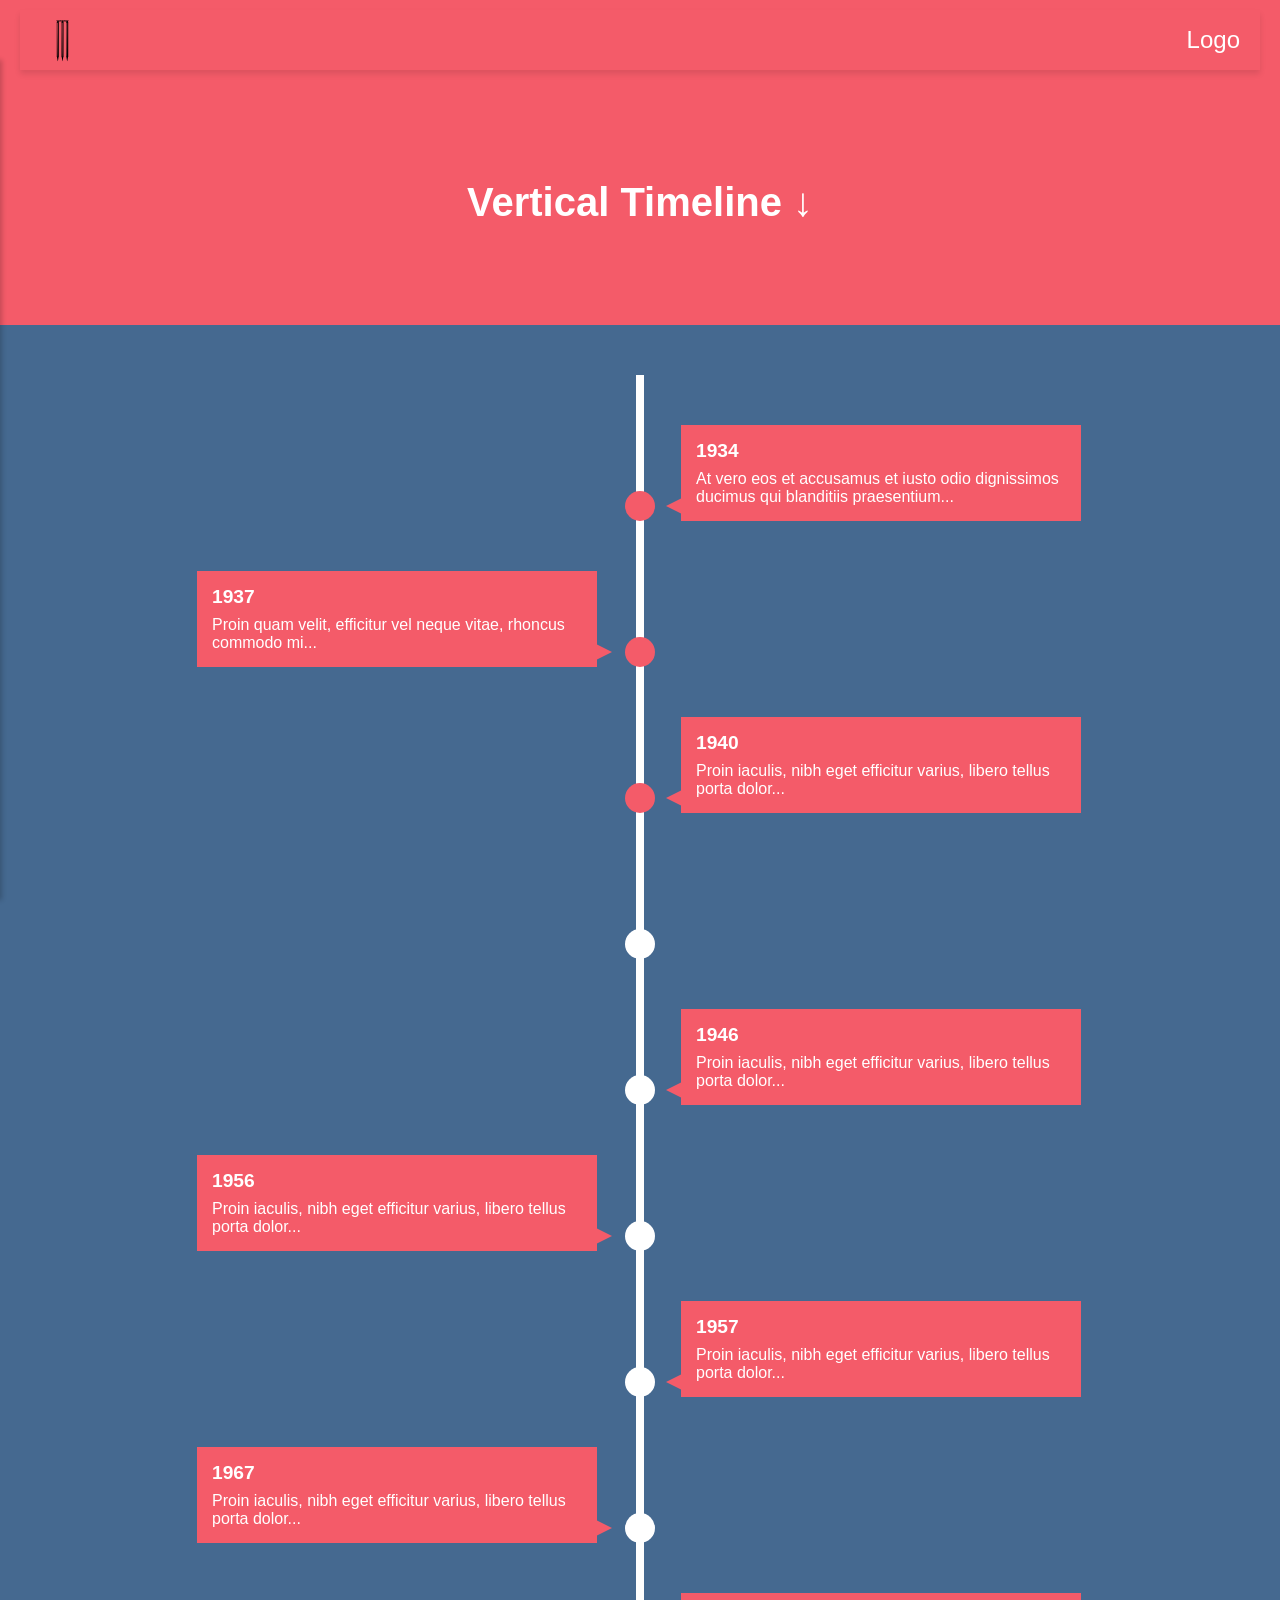
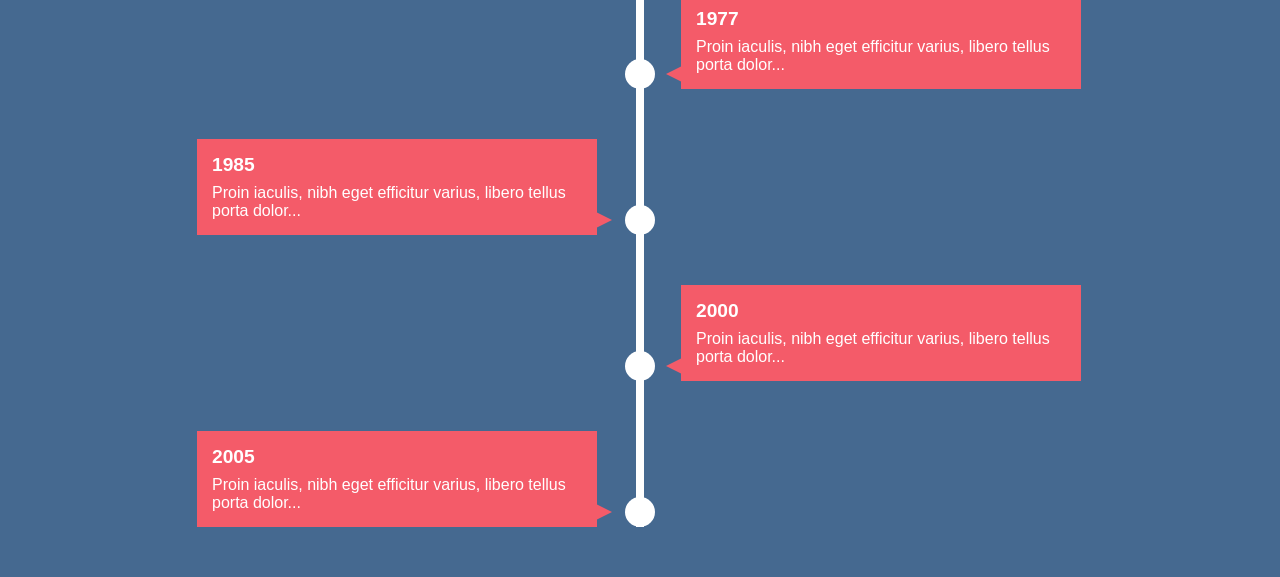
==== index.html @ d8051840 "minor" ====
<!DOCTYPE html>
<html lang="en">

<head>
    <meta charset="UTF-8">
    <meta name="viewport" content="width=device-width, initial-scale=1.0">
    <title>xyz</title>
    <link rel="stylesheet" href="css/timeline.css">
    <link rel="stylesheet" href="css/style.css"> <!-- Link to navbar CSS -->
    <script src="js/navbar.js" defer></script>
</head>

<body>

    <div id="overlay" class="overlay hidden">
        <div class="overlay-content">
          <div id="butDiv" ><button id="closeOverlay">X</button></div>
            
            <h1>Team</h1>
            <div class="team">
                <div class="img-cont">1</div>
                <div class="img-cont">2</div>
                <div class="img-cont">3</div>
                <div class="img-cont">4</div>
                <div class="img-cont">5</div>
                <div class="img-cont">6</div>
                <div class="img-cont">7</div>
                <div class="img-cont">8</div>
                <div class="img-cont">9</div>
                <div class="img-cont">10</div>
                <div class="img-cont">11</div>
            </div>
            <h1>Tournaments</h1>
            <div class="tournaments">
                <div class="tourList">Lorem ipsum dolor sit amet consectetur adipisicing elit. Expedita minima,
                    repudiandae vitae praesentium doloremque magnam? Fuga nesciunt nemo necessitatibus assumenda
                    suscipit aliquam voluptatum, hic atque impedit nam? Aperiam, animi quasi.</div>
                <div class="tourList">Lorem ipsum dolor sit amet consectetur adipisicing elit. Expedita minima,
                    repudiandae vitae praesentium doloremque magnam? Fuga nesciunt nemo necessitatibus assumenda
                    suscipit aliquam voluptatum, hic atque impedit nam? Aperiam, animi quasi.</div>
                <div class="tourList">Lorem ipsum dolor sit amet consectetur adipisicing elit. Expedita minima,
                    repudiandae vitae praesentium doloremque magnam? Fuga nesciunt nemo necessitatibus assumenda
                    suscipit aliquam voluptatum, hic atque impedit nam? Aperiam, animi quasi.</div>
                <div class="tourList">Lorem ipsum dolor sit amet consectetur adipisicing elit. Expedita minima,
                    repudiandae vitae praesentium doloremque magnam? Fuga nesciunt nemo necessitatibus assumenda
                    suscipit aliquam voluptatum, hic atque impedit nam? Aperiam, animi quasi.</div>
                <div class="tourList">Lorem ipsum dolor sit amet consectetur adipisicing elit. Expedita minima,
                    repudiandae vitae praesentium doloremque magnam? Fuga nesciunt nemo necessitatibus assumenda
                    suscipit aliquam voluptatum, hic atque impedit nam? Aperiam, animi quasi.</div>
                <div class="tourList">Lorem ipsum dolor sit amet consectetur adipisicing elit. Expedita minima,
                    repudiandae vitae praesentium doloremque magnam? Fuga nesciunt nemo necessitatibus assumenda
                    suscipit aliquam voluptatum, hic atque impedit nam? Aperiam, animi quasi.</div>
            </div>
        </div>

    </div>
    <div id="navbar">
      <div class="header">
        <!-- Menu icon on the left -->
        <div class="navbar-toggle" id="navbar-toggle">
          <div class="icon-bar">
            <img
              id="navbar-icon"
              src="resources/images/cricket-wicket-filled-stroke-by-Vexels.svg"
              alt="bat"
            />
          </div>
        </div>
    
        <!-- Logo on the right -->
        <div class="brand">
          <a href="home.html">Logo</a>
        </div>
      </div>
    
      <!-- The sidebar menu -->
      <div class="navbar-collapse" id="navbar-collapse">
        <a href="login.html" id="login-link">
          <div class="nav-elements">Login</div>
        </a>
        <a href="upcoming.html">
          <div class="nav-elements">Home</div>
        </a>
        <div class="nav-elements">Contact</div>
        <div class="nav-elements">Settings</div>
        <div class="nav-elements">About</div>
        <div class="Logout hide bottom">Logout</div>
      </div>
    </div>
    <section class="intro">
        <div class="container">
            <h1>Vertical Timeline &darr;</h1>
        </div>
    </section>

    <section class="timeline">
        <ul>
            <li>
                <div class="timeline-item">
                    <time>1934</time>
                    <p class="summary">At vero eos et accusamus et iusto odio dignissimos ducimus qui blanditiis
                        praesentium...</p>
                    <p class="more-info" style="display: none;">Here is the extended information about 1934, it will
                        show when clicked. <a href="#" id="openOverlay">Open Overlay</a></p>
                </div>
            </li>
            <li>
                <div class="timeline-item">
                    <time>1937</time>
                    <p class="summary">Proin quam velit, efficitur vel neque vitae, rhoncus commodo mi...</p>
                    <p class="more-info" style="display: none;">Extended information for 1937, more details about this
                        year.<a href="#" id="openOverlay">Open Overlay</a></p>
                </div>
            </li>
            <li>
                <div class="timeline-item">
                    <time>1940</time>
                    <p class="summary">Proin iaculis, nibh eget efficitur varius, libero tellus porta dolor...</p>
                    <p class="more-info" style="display: none;">Extended information for 1940.<a href="#" id="openOverlay">Open Overlay</a></p>
                </div>
            </li>
            <li>
                <div class="timeline-item">
                    <time>1943</time>
                    <p class="summary">Proin iaculis, nibh eget efficitur varius, libero tellus porta dolor...</p>
                    <p class="more-info" style="display: none;">Extended information for 1940.<a href="#" id="openOverlay">Open Overlay</a></p>
                </div>
            </li>
            <li>
                <div class="timeline-item">
                    <time>1946</time>
                    <p class="summary">Proin iaculis, nibh eget efficitur varius, libero tellus porta dolor...</p>
                    <p class="more-info" style="display: none;">Extended information for 1940.<a href="#" id="openOverlay">Open Overlay</a></p>
                </div>
            </li>
            <li>
                <div class="timeline-item">
                    <time>1956</time>
                    <p class="summary">Proin iaculis, nibh eget efficitur varius, libero tellus porta dolor...</p>
                    <p class="more-info" style="display: none;">Extended information for 1940.<a href="#" id="openOverlay">Open Overlay</a></p>
                </div>
            </li>
            <li>
                <div class="timeline-item">
                    <time>1957</time>
                    <p class="summary">Proin iaculis, nibh eget efficitur varius, libero tellus porta dolor...</p>
                    <p class="more-info" style="display: none;">Extended information for 1940.<a href="#" id="openOverlay">Open Overlay</a></p>
                </div>
            </li>
            <li>
                <div class="timeline-item">
                    <time>1967</time>
                    <p class="summary">Proin iaculis, nibh eget efficitur varius, libero tellus porta dolor...</p>
                    <p class="more-info" style="display: none;">Extended information for 1940.<a href="#" id="openOverlay">Open Overlay</a></p>
                </div>
            </li>
            <li>
                <div class="timeline-item">
                    <time>1977</time>
                    <p class="summary">Proin iaculis, nibh eget efficitur varius, libero tellus porta dolor...</p>
                    <p class="more-info" style="display: none;">Extended information for 1940.<a href="#" id="openOverlay">Open Overlay</a></p>
                </div>
            </li>
            <li>
                <div class="timeline-item">
                    <time>1985</time>
                    <p class="summary">Proin iaculis, nibh eget efficitur varius, libero tellus porta dolor...</p>
                    <p class="more-info" style="display: none;">Extended information for 1940.<a href="#" id="openOverlay">Open Overlay</a></p>
                </div>
            </li>
            <li>
                <div class="timeline-item">
                    <time>2000</time>
                    <p class="summary">Proin iaculis, nibh eget efficitur varius, libero tellus porta dolor...</p>
                    <p class="more-info" style="display: none;">Extended information for 1940.<a href="#" id="openOverlay">Open Overlay</a></p>
                </div>
            </li>
            <li>
                <div class="timeline-item">
                    <time>2005</time>
                    <p class="summary">Proin iaculis, nibh eget efficitur varius, libero tellus porta dolor...</p>
                    <p class="more-info" style="display: none;">Extended information for 1940.<a href="#" id="openOverlay">Open Overlay</a></p>
                </div>
            </li>
        </ul>
    </section>

    <script type="module" src="js/timeline.js"></script>
    <script src="js/expandTimeline.js" defer></script>
</body>

</html>
---- css/timeline.css ----
:root {
    --primary-color: #f45b69;
    --secondary-color: #456990;
    --tertiary-color: #fff;
}

*,
*::before,
*::after {
    margin: 0;
    padding: 0;
    box-sizing: border-box;
}

a {
    color: inherit;
}

body {
    font-family: 'Poppins', sans-serif;
    background: var(--secondary-color);
    color: var(--tertiary-color);
    overflow-x: hidden;
    padding-bottom: 50px;
}

/* INTRO SECTION */
.intro {
    background: var(--primary-color);
    padding: 100px 0;
}

/* Container with padding for better alignment on small screens */
.container {
    width: 90%;
    max-width: 100vw;
    margin: 0 auto;
    text-align: center;
    padding: 0 20px;
}

h1 {
    font-size: 2.5rem;
}

/* TIMELINE */
.timeline ul {
    background: var(--secondary-color);
    padding: 50px 0;
}

.timeline ul li {
    list-style-type: none;
    position: relative;
    width: 8px; /* Increased width for better visibility */
    margin: 0 auto;
    padding-top: 50px;
    background: var(--tertiary-color);
}

.timeline ul li::after {
    content: "";
    position: absolute;
    left: 50%;
    bottom: 0;
    transform: translateX(-50%);
    width: 30px;
    height: 30px;
    border-radius: 50%;
    background: inherit;
    z-index: 1;
}

.timeline ul li div {
    position: relative;
    bottom: 0;
    width: 35vw; /* Use viewport width for better scaling */
    max-width: 400px; /* Set a max width */
    padding: 15px;
    background: var(--primary-color);
    will-change: transform, opacity; /* Optimize transitions */
    visibility: hidden;
    opacity: 0;
    transition: all 0.5s ease-in-out;
}

.timeline ul li:nth-child(odd) div {
    left: 45px;
    transform: translate3d(200px, 0, 0);
}

.timeline ul li:nth-child(odd) div::before {
    content: "";
    position: absolute;
    bottom: 7px;
    left: -15px;
    border-width: 8px 16px 8px 0;
    border-style: solid;
    border-color: transparent var(--primary-color) transparent transparent;
}

.timeline ul li:nth-child(even) div {
    left: -439px;
    transform: translate3d(-200px, 0, 0);
}

.timeline ul li:nth-child(even) div::before {
    content: "";
    position: absolute;
    bottom: 7px;
    right: -15px;
    border-width: 8px 0 8px 16px;
    border-style: solid;
    border-color: transparent transparent transparent var(--primary-color);
}

.timeline ul li.in-view div {
    transform: none;
    visibility: visible;
    opacity: 1;
}

.timeline ul li.in-view::after {
    background: var(--primary-color);
}

/* Hover effect on timeline items */
.timeline ul li div:hover {
    transform: scale(1.05);
    box-shadow: 0 4px 8px rgba(0, 0, 0, 0.2);
}

time {
    display: block;
    font-size: 1.2rem;
    font-weight: bold;
    margin-bottom: 8px;
}

/* MOBILE MEDIA QUERIES */
@media screen and (max-width: 900px) {
    .timeline ul li div {
        width: 250px;
    }

    .timeline ul li:nth-child(even) div {
        left: -289px;
    }
}

@media screen and (max-width: 600px) {
    .timeline ul li {
        margin-left: 20px;
    }

    .timeline ul li div {
        width: calc(100vw - 50px); /* Adjust width for mobile */
        margin-left: 25px; /* Centering for smaller screens */
        left: auto; /* Remove left alignment */
    }

    .timeline ul li:nth-child(even) div::before {
        left: -15px;
        border-width: 8px 16px 8px 0;
        border-color: transparent var(--primary-color) transparent transparent;
    }
}

/* STICKY NAVBAR */
#navbar {
    position: sticky;
    top: 0;
    z-index: 1000;
    width: 100%;
    background-color: var(--primary-color);
    padding: 10px 20px;
    transition: background-color 0.3s ease;
}

#navbar.scrolled {
    background-color: var(--secondary-color); /* Change color on scroll */
}

/* EFFECTS */
.timeline ul li::after {
    transition: background 0.5s ease-in-out;
}

/* Add this to improve navbar responsiveness */
@media (max-width: 768px) {
    #navbar {
        padding: 10px;
    }
}
:root {
    --primary-color: #f45b69;
    --secondary-color: #456990;
    --tertiary-color: #fff;
}

*,
*::before,
*::after {
    margin: 0;
    padding: 0;
    box-sizing: border-box;
}

a {
    color: inherit;
}

body {
    font-family: 'Poppins', sans-serif;
    background: var(--secondary-color);
    color: var(--tertiary-color);
    overflow-x: hidden;
    padding-bottom: 50px;
}

/* INTRO SECTION */
.intro {
    background: var(--primary-color);
    padding: 100px 0;
}

/* Container with padding for better alignment on small screens */
.container {
    width: 90%;
    max-width: 1200px;
    margin: 0 auto;
    text-align: center;
    padding: 0 20px;
}

h1 {
    font-size: 2.5rem;
}

/* TIMELINE */
.timeline ul {
    background: var(--secondary-color);
    padding: 50px 0;
}

.timeline ul li {
    list-style-type: none;
    position: relative;
    width: 8px;
    /* Increased width for better visibility */
    margin: 0 auto;
    padding-top: 50px;
    background: var(--tertiary-color);
}

.timeline ul li::after {
    content: "";
    position: absolute;
    left: 50%;
    bottom: 0;
    transform: translateX(-50%);
    width: 30px;
    height: 30px;
    border-radius: 50%;
    background: inherit;
    z-index: 1;
}

.timeline ul li div {
    position: relative;
    bottom: 0;
    width: 35vw;
    /* Use viewport width for better scaling */
    max-width: 400px;
    /* Set a max width */
    padding: 15px;
    background: var(--primary-color);
    will-change: transform, opacity;
    /* Optimize transitions */
    visibility: hidden;
    opacity: 0;
    transition: all 0.5s ease-in-out;
}

.timeline ul li:nth-child(odd) div {
    left: 45px;
    transform: translate3d(200px, 0, 0);
}

.timeline ul li:nth-child(odd) div::before {
    content: "";
    position: absolute;
    bottom: 7px;
    left: -15px;
    border-width: 8px 16px 8px 0;
    border-style: solid;
    border-color: transparent var(--primary-color) transparent transparent;
}

.timeline ul li:nth-child(even) div {
    left: -439px;
    transform: translate3d(-200px, 0, 0);
}

.timeline ul li:nth-child(even) div::before {
    content: "";
    position: absolute;
    bottom: 7px;
    right: -15px;
    border-width: 8px 0 8px 16px;
    border-style: solid;
    border-color: transparent transparent transparent var(--primary-color);
}

.timeline ul li.in-view div {
    transform: none;
    visibility: visible;
    opacity: 1;
}

.timeline ul li.in-view::after {
    background: var(--primary-color);
}

/* Hover effect on timeline items */
.timeline ul li div:hover {
    transform: scale(1.05);
    box-shadow: 0 4px 8px rgba(0, 0, 0, 0.2);
    cursor: pointer;
}

time {
    display: block;
    font-size: 1.2rem;
    font-weight: bold;
    margin-bottom: 8px;
}

/* STICKY NAVBAR */
#navbar {
    position: sticky;
    top: 0;
    z-index: 1000;
    width: 100%;
    background-color: var(--primary-color);
    padding: 10px 20px;
    transition: background-color 0.3s ease;
}

/* General styles for page content */
.page-content {
    transition: filter 0.3s ease;
}


.overlay {
    position: fixed;
    top: 5vh;
    left: 0;
    width: 100%;
    height: 100%;
    background-color: rgba(0, 0, 0, 0.5);
    display: flex;
    justify-content: center;
    align-items: center;
    z-index: 1000;
    transition: opacity 0.3s ease;
}

.hidden {
    display: none;
    /* Hide by default */
}

.overlay-content {
    background: white;
    padding: 20px;
    border-radius: 8px;
    max-width: 90%;
    /* Responsive max width */
    width: 900px;
    /* Fixed width for larger screens */
    box-shadow: 0 4px 8px rgba(0, 0, 0, 0.2);
    overflow: hidden;
    /* Prevent overflow */
}

.team {
    display: flex;
    overflow-x: auto;
    /* Enable horizontal scrolling */
    scroll-behavior: smooth;
    /* Smooth scrolling */
    overflow-y: auto;
}

.img-cont {
    flex: 0 0 auto;
    /* Prevent items from shrinking */
    width: 100px;
    /* Width of each image container */
    height: 100px;
    /* Height of each image container */
    border-radius: 50%;
    /* Circular shape */
    background-color: var(--primary-color);
    /* Background color */
    display: flex;
    justify-content: center;
    align-items: center;
    margin: 0 10px;
    /* Margin between images */
    color: white;
    /* Text color */
    font-size: 24px;
    /* Font size */
}

.team::-webkit-scrollbar {
    height: 8px;
    /* Height of the scrollbar */
}

.team::-webkit-scrollbar-thumb {
    display: none;
}

#navbar.scrolled {
    background-color: var(--secondary-color);
    /* Change color on scroll */
}

.overlay .overlay-content h1 {
    color: var(--secondary-color);
}

.tournaments {
    max-height: 500px;
    /* Set a maximum height for the container */
    overflow-y: auto;
    /* Enable vertical scrolling */
    padding: 15px;
    /* Optional: Add some padding */
    background: #f9f9f9;
    /* Optional: Background color */
    border: 1px solid #ddd;
    /* Optional: Border for better visibility */
    border-radius: 5px;
    /* Optional: Rounded corners */
}

.tourList {
    margin-bottom: 15px;
    /* Space between items */
    padding: 10px;
    /* Padding for each item */
    background: #fff;
    /* Background for each item */
    border: 1px solid #ccc;
    /* Border for each item */
    border-radius: 5px;
    /* Rounded corners for items */
}

/* EFFECTS */
.timeline ul li::after {
    transition: background 0.5s ease-in-out;
}
#closeOverlay{
    padding: 7px 10px;
    border: none;
    box-shadow: inset;
    background-color: red;
    color: #fff;
    border-radius: 50px;
   
}
#butDiv {
    display: flex;
    justify-content: flex-end; /* Align the button to the right */
    padding: 10px; /* Optional: add padding for some space */
  }

/* MEDIA QUERIES FOR MOBILE COMPATIBILITY */
@media (max-width: 768px) {
    body {
        font-family: 'Poppins', sans-serif;
        background: var(--secondary-color);
        color: var(--tertiary-color);
        overflow-x: hidden;
    }

     .intro {
        background: var(--primary-color);
        width: 100vw;
        padding-bottom: 10px;
    }

   .intro .container h1 {
        font-size: 150%;
    }

    #navbar {
        width: 100vw;
        position: fixed;
        top: 0px;
    }
    ul{
        width: 100vw;
    }
    .timeline ul li:nth-child(odd) div,
    .timeline ul li:nth-child(even) div {
        left: 0; /* Reset the left positioning */
        transform: translate3d(400px, 0, 0); /* Move in from the right */
        margin-left: 25px ;
        width: 70vw;
    }

    .timeline ul li:nth-child(even) div {
        transform: translate3d(400px, 0, 0); /* Ensure even items also come from the right */
        margin-left: 25px ;
        width: 70vw;
    }

    .timeline ul li.in-view div {
        transform: none; /* Reset the transform for items in view */
    }
    .timeline ul li:nth-child(odd) div::before,
    .timeline ul li:nth-child(even) div::before {
        content: none; /* Remove the triangular pointers */
    }
    .timeline {
        /* Ensure the timeline is not centered */
        text-align: left; /* Align text to the left */
    }
    
    .timeline ul {
        margin-left: 20px; /* Reset margin if necessary */
        padding-left: 0; /* Reset padding if necessary */
        width: 80vw;
    }
    
    .timeline ul li {
        /* Adjust the list items as needed */
        margin: 0; /* Reset margin */
        padding-top: 50px; /* Keep the padding for spacing */
        /* You might also want to adjust width or other styles here */
    }
    #overlay{
        width: 100vw;
    }
    .overlay-content {
        background: white;
        padding: 20px;
        border-radius: 8px;
        width: 90%;
        height: 80%;
        /* Fixed width for larger screens */
        box-shadow: 0 4px 8px rgba(0, 0, 0, 0.2);
        top: 0;
        overflow: hidden;
        /* Prevent overflow */
    }

}
---- css/style.css ----
:root {
    --primary-color: #f45b69; /* Primary color */
    --secondary-color: #456990; /* Secondary color */
    --tertiary-color: #fff;     /* White */
}

body {
    font-family: 'Poppins', sans-serif;
    margin: 0;
    padding: 0;
    cursor: url('resources/images/124163.cur'), auto; /* Custom cursor */
}

.header {
    display: flex;
    justify-content: space-between;
    align-items: center;
    background-color: var(--primary-color);
    padding: 10px 20px;
    position: sticky;
    top: 0;
    z-index: 1000;
    height: 60px;
    box-shadow: 0px 4px 6px rgba(0, 0, 0, 0.1);
}

/* Logo on the right */
.brand a {
    color: var(--tertiary-color);
    text-decoration: none;
    font-size: 1.5em;
}

.navbar-collapse a{
    text-decoration: none;
}
.navbar-collapse .down{
    color: var(--secondary-color);
    font-weight: bolder;
    font-size: 15px;
    padding: 15px 20px;
    position: absolute;
    bottom: 10px;
}

/* Navbar toggle icon on the left */
.navbar-toggle {
    background-image: url('image1.png'); /* Default image */
    background-size: cover;
    border: none;
    color: var(--tertiary-color);
    font-size: 16px;
    display: flex;
    flex-direction: row;
    justify-content: space-between;
    height: 45px;
    width: 45px;
}

.navbar-toggle:hover {
    box-shadow: 0px 4px 6px rgba(0, 0, 0, 0.6);
    cursor: pointer;
    border-radius: 50px;
}

.icon-bar {
    width: 100%;
    background-color: var(--primary-color);
    transition: background-color 0.3s ease;
    height: 45px;
    width: 45px;
}
.icon-bar img{
    height: 45px;
    width: 45px;
}

/* The sliding navbar menu (hidden by default) */
.navbar-collapse {
    position: fixed;
    top: 60px; /* Below the header */
    left: -250px; /* Hidden off-screen */
    width: 250px;
    height: calc(100vh - 60px);
    background-color: var(--primary-color);
    transition: left 0.3s ease-in-out;
    padding-top: 20px;
    z-index: 999;
    box-shadow: 2px 0 5px rgba(0, 0, 0, 0.2);
}

/* When the menu is shown, slide it in */
.navbar-collapse.show {
    left: 0; /* Slide in from the left */
}

/* Navbar elements styling */
.nav-elements {
    padding: 15px 20px;
    color: var(--tertiary-color);
    font-size: 18px;
    background-color: var(--primary-color);
    transition: background-color 0.3s, transform 0.3s ease;
}

.nav-elements:hover {
    background-color: var(--secondary-color);
    color: var(--tertiary-color);
    transform: translateX(10px); /* Shift slightly on hover */
}

/* Body content */
.content {
    padding: 20px;
    background-color: #456990; /* Just for visibility */
    height: 100vh;
}


.hide {
    display: none;
  }

  .logged-in-user {
    font-weight: bolder;
    font-size: 20px;
    padding: 15px 20px;
  }

  .navbar-collapse a {
    text-decoration: none;
    color: aliceblue;
  }

  .navbar-collapse .bottom {
    color: var(--secondary-color);
    font-weight: bolder;
    font-size: 15px;
    padding: 15px 20px;
    position: absolute;
    bottom: 20px;
  }

  .Logout{
    cursor: pointer;
  }
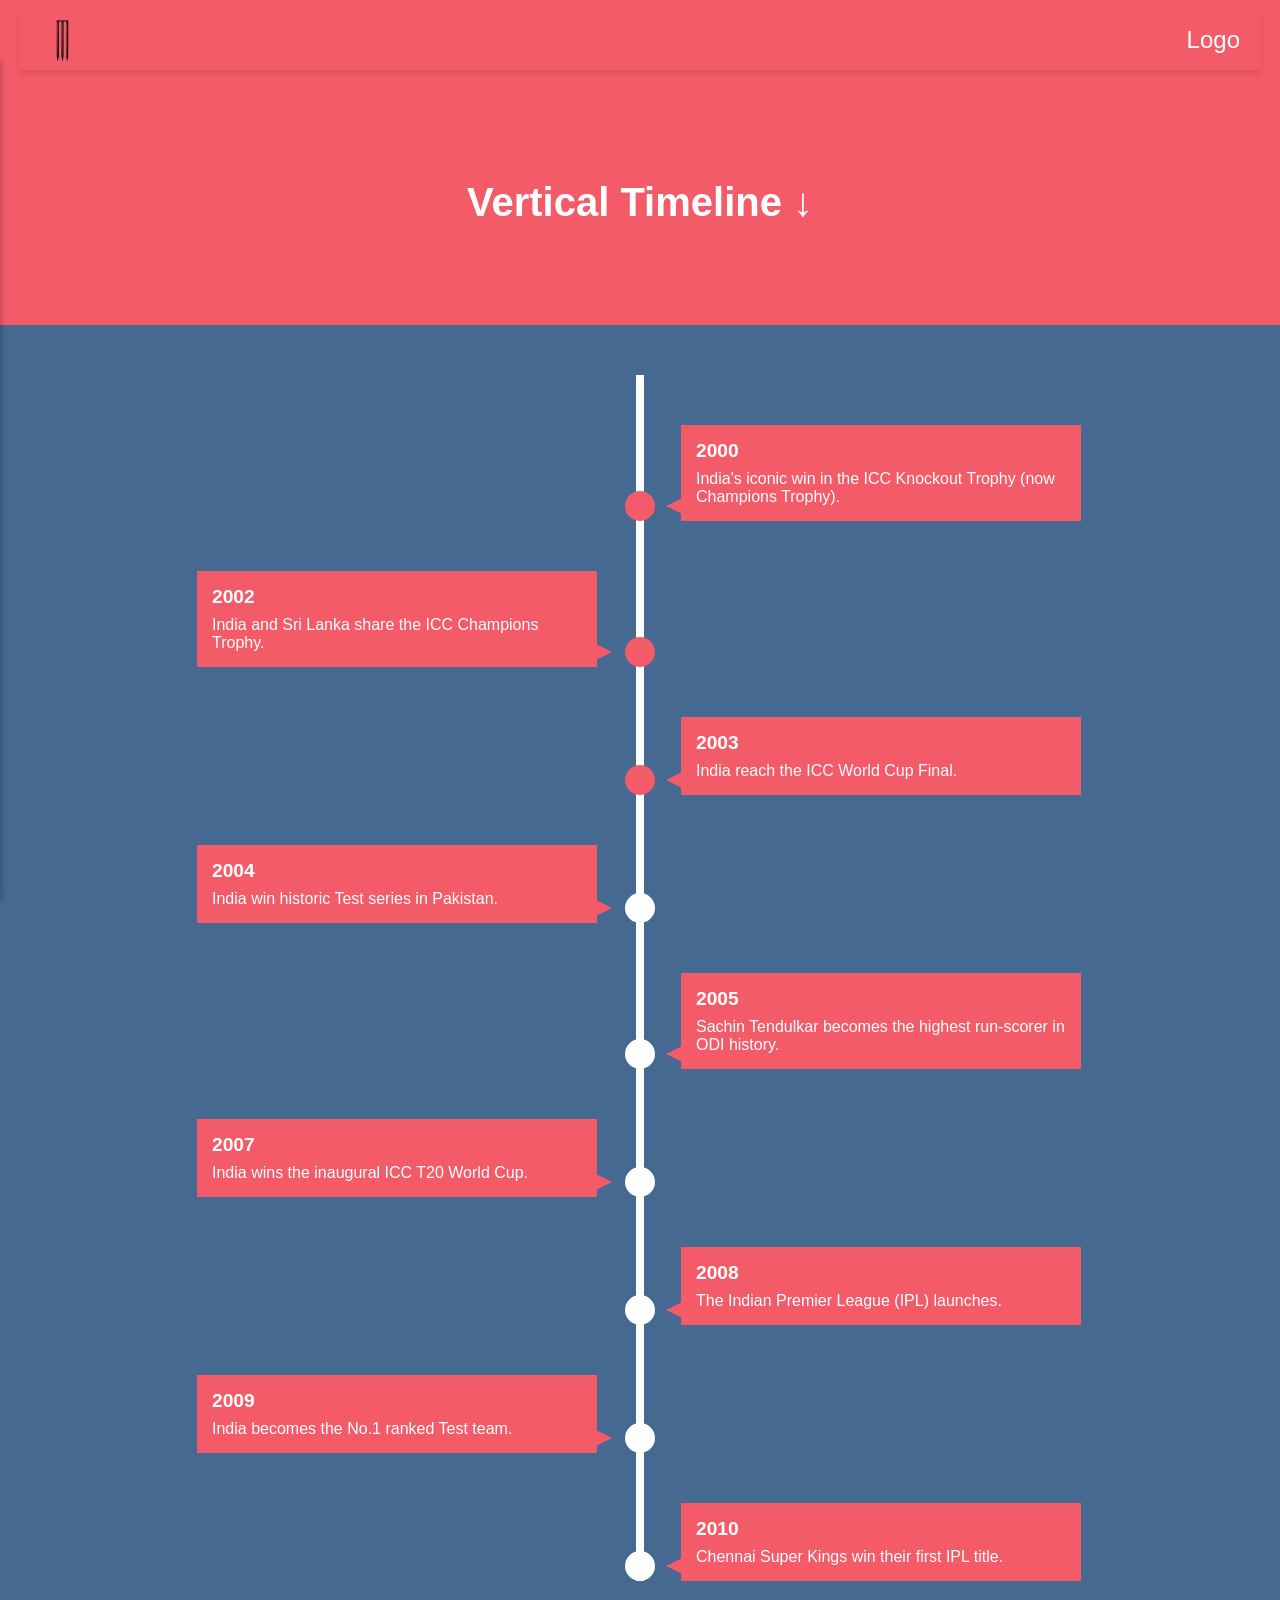
==== commit 84110447: "added content1" ====
--- a/index.html
+++ b/index.html
@@ -18,38 +18,100 @@
             
             <h1>Team</h1>
             <div class="team">
-                <div class="img-cont">1</div>
-                <div class="img-cont">2</div>
-                <div class="img-cont">3</div>
-                <div class="img-cont">4</div>
-                <div class="img-cont">5</div>
-                <div class="img-cont">6</div>
-                <div class="img-cont">7</div>
-                <div class="img-cont">8</div>
-                <div class="img-cont">9</div>
-                <div class="img-cont">10</div>
-                <div class="img-cont">11</div>
+              <div class="img-cont">
+                <img src="resources/images/p2.jpg" alt="Name 1">
+                <p>Player 1</p>
+            </div>
+            <div class="img-cont">
+                <img src="resources/images/p3.jpg" alt="Name 2">
+                <p>Player 2</p>
+            </div>
+            <div class="img-cont">
+                <img src="resources/images/p1.jpg" alt="Name 3">
+                <p>Player 3</p>
+            </div>
+            <div class="img-cont">
+                <img src="resources/images/p4.webp" alt="Name 4">
+                <p>Player 4</p>
+            </div>
+            <div class="img-cont">
+                <img src="resources/images/p5.webp" alt="Name 5">
+                <p>Player 5</p>
+            </div>
+            <div class="img-cont">
+                <img src="resources/images/p6.png" alt="Name 6">
+                <p>Player 6</p>
+            </div>
+            <div class="img-cont">
+                <img src="resources/images/p7.jpg" alt="Name 7">
+                <p>Player 7</p>
+            </div>
+            <div class="img-cont">
+                <img src="resources/images/p8.jpg" alt="Name 8">
+                <p>Player 8</p>
+            </div>
+            <div class="img-cont">
+                <img src="resources/images/p9.jpeg" alt="Name 9">
+                <p>Player 9</p>
+            </div>
+            <div class="img-cont">
+                <img src="resources/images/p10.jpg" alt="Name 10">
+                <p>Player 10</p>
+            </div>
+            <div class="img-cont">
+                <img src="resources/images/p11.webp" alt="Name 11">
+                <p>Player 11</p>
+            </div>
             </div>
             <h1>Tournaments</h1>
             <div class="tournaments">
-                <div class="tourList">Lorem ipsum dolor sit amet consectetur adipisicing elit. Expedita minima,
-                    repudiandae vitae praesentium doloremque magnam? Fuga nesciunt nemo necessitatibus assumenda
-                    suscipit aliquam voluptatum, hic atque impedit nam? Aperiam, animi quasi.</div>
-                <div class="tourList">Lorem ipsum dolor sit amet consectetur adipisicing elit. Expedita minima,
-                    repudiandae vitae praesentium doloremque magnam? Fuga nesciunt nemo necessitatibus assumenda
-                    suscipit aliquam voluptatum, hic atque impedit nam? Aperiam, animi quasi.</div>
-                <div class="tourList">Lorem ipsum dolor sit amet consectetur adipisicing elit. Expedita minima,
-                    repudiandae vitae praesentium doloremque magnam? Fuga nesciunt nemo necessitatibus assumenda
-                    suscipit aliquam voluptatum, hic atque impedit nam? Aperiam, animi quasi.</div>
-                <div class="tourList">Lorem ipsum dolor sit amet consectetur adipisicing elit. Expedita minima,
-                    repudiandae vitae praesentium doloremque magnam? Fuga nesciunt nemo necessitatibus assumenda
-                    suscipit aliquam voluptatum, hic atque impedit nam? Aperiam, animi quasi.</div>
-                <div class="tourList">Lorem ipsum dolor sit amet consectetur adipisicing elit. Expedita minima,
-                    repudiandae vitae praesentium doloremque magnam? Fuga nesciunt nemo necessitatibus assumenda
-                    suscipit aliquam voluptatum, hic atque impedit nam? Aperiam, animi quasi.</div>
-                <div class="tourList">Lorem ipsum dolor sit amet consectetur adipisicing elit. Expedita minima,
-                    repudiandae vitae praesentium doloremque magnam? Fuga nesciunt nemo necessitatibus assumenda
-                    suscipit aliquam voluptatum, hic atque impedit nam? Aperiam, animi quasi.</div>
+              <div class="tourList">
+                <h3>Indian Premier League (IPL)</h3>
+                <p>
+                    The IPL is a professional Twenty20 cricket league in India, contested by franchise teams representing different cities. It is one of the most popular and lucrative cricket leagues globally.
+                </p>
+                <p><strong>Duration:</strong> March - May</p>
+            </div>
+            
+            <div class="tourList">
+                <h3>Ranji Trophy</h3>
+                <p>
+                    The Ranji Trophy is a domestic first-class cricket championship played in India between different regional and state cricket teams.
+                </p>
+                <p><strong>Duration:</strong> November - February</p>
+            </div>
+            
+            <div class="tourList">
+                <h3>Syed Mushtaq Ali Trophy</h3>
+                <p>
+                    A Twenty20 cricket domestic championship in India. This competition is named after the famous Indian cricketer Syed Mushtaq Ali and serves as a breeding ground for IPL and international talents.
+                </p>
+                <p><strong>Duration:</strong> January - February</p>
+            </div>
+            
+            <div class="tourList">
+                <h3>Vijay Hazare Trophy</h3>
+                <p>
+                    The Vijay Hazare Trophy is an annual limited-overs cricket domestic competition played in India. It is named after the legendary cricketer Vijay Hazare.
+                </p>
+                <p><strong>Duration:</strong> September - December</p>
+            </div>
+            
+            <div class="tourList">
+                <h3>Duleep Trophy</h3>
+                <p>
+                    The Duleep Trophy is a domestic first-class cricket competition contested between teams representing geographical zones of India. It is a great platform for players to prove their mettle.
+                </p>
+                <p><strong>Duration:</strong> September - October</p>
+            </div>
+            
+            <div class="tourList">
+                <h3>Deodhar Trophy</h3>
+                <p>
+                    The Deodhar Trophy is a one-day cricket competition in Indian domestic cricket, named after Prof. D. B. Deodhar. It is considered the “cricket supreme” cup in India.
+                </p>
+                <p><strong>Duration:</strong> February - March</p>
+            </div>
             </div>
         </div>
 
@@ -79,7 +141,7 @@
           <div class="nav-elements">Login</div>
         </a>
         <a href="upcoming.html">
-          <div class="nav-elements">Home</div>
+          <div class="nav-elements">Upcoming events</div>
         </a>
         <div class="nav-elements">Contact</div>
         <div class="nav-elements">Settings</div>
@@ -94,95 +156,71 @@
     </section>
 
     <section class="timeline">
-        <ul>
-            <li>
-                <div class="timeline-item">
-                    <time>1934</time>
-                    <p class="summary">At vero eos et accusamus et iusto odio dignissimos ducimus qui blanditiis
-                        praesentium...</p>
-                    <p class="more-info" style="display: none;">Here is the extended information about 1934, it will
-                        show when clicked. <a href="#" id="openOverlay">Open Overlay</a></p>
-                </div>
-            </li>
-            <li>
-                <div class="timeline-item">
-                    <time>1937</time>
-                    <p class="summary">Proin quam velit, efficitur vel neque vitae, rhoncus commodo mi...</p>
-                    <p class="more-info" style="display: none;">Extended information for 1937, more details about this
-                        year.<a href="#" id="openOverlay">Open Overlay</a></p>
-                </div>
-            </li>
-            <li>
-                <div class="timeline-item">
-                    <time>1940</time>
-                    <p class="summary">Proin iaculis, nibh eget efficitur varius, libero tellus porta dolor...</p>
-                    <p class="more-info" style="display: none;">Extended information for 1940.<a href="#" id="openOverlay">Open Overlay</a></p>
-                </div>
-            </li>
-            <li>
-                <div class="timeline-item">
-                    <time>1943</time>
-                    <p class="summary">Proin iaculis, nibh eget efficitur varius, libero tellus porta dolor...</p>
-                    <p class="more-info" style="display: none;">Extended information for 1940.<a href="#" id="openOverlay">Open Overlay</a></p>
-                </div>
-            </li>
-            <li>
-                <div class="timeline-item">
-                    <time>1946</time>
-                    <p class="summary">Proin iaculis, nibh eget efficitur varius, libero tellus porta dolor...</p>
-                    <p class="more-info" style="display: none;">Extended information for 1940.<a href="#" id="openOverlay">Open Overlay</a></p>
-                </div>
-            </li>
-            <li>
-                <div class="timeline-item">
-                    <time>1956</time>
-                    <p class="summary">Proin iaculis, nibh eget efficitur varius, libero tellus porta dolor...</p>
-                    <p class="more-info" style="display: none;">Extended information for 1940.<a href="#" id="openOverlay">Open Overlay</a></p>
-                </div>
-            </li>
-            <li>
-                <div class="timeline-item">
-                    <time>1957</time>
-                    <p class="summary">Proin iaculis, nibh eget efficitur varius, libero tellus porta dolor...</p>
-                    <p class="more-info" style="display: none;">Extended information for 1940.<a href="#" id="openOverlay">Open Overlay</a></p>
-                </div>
-            </li>
-            <li>
-                <div class="timeline-item">
-                    <time>1967</time>
-                    <p class="summary">Proin iaculis, nibh eget efficitur varius, libero tellus porta dolor...</p>
-                    <p class="more-info" style="display: none;">Extended information for 1940.<a href="#" id="openOverlay">Open Overlay</a></p>
-                </div>
-            </li>
-            <li>
-                <div class="timeline-item">
-                    <time>1977</time>
-                    <p class="summary">Proin iaculis, nibh eget efficitur varius, libero tellus porta dolor...</p>
-                    <p class="more-info" style="display: none;">Extended information for 1940.<a href="#" id="openOverlay">Open Overlay</a></p>
-                </div>
-            </li>
-            <li>
-                <div class="timeline-item">
-                    <time>1985</time>
-                    <p class="summary">Proin iaculis, nibh eget efficitur varius, libero tellus porta dolor...</p>
-                    <p class="more-info" style="display: none;">Extended information for 1940.<a href="#" id="openOverlay">Open Overlay</a></p>
-                </div>
-            </li>
-            <li>
-                <div class="timeline-item">
-                    <time>2000</time>
-                    <p class="summary">Proin iaculis, nibh eget efficitur varius, libero tellus porta dolor...</p>
-                    <p class="more-info" style="display: none;">Extended information for 1940.<a href="#" id="openOverlay">Open Overlay</a></p>
-                </div>
-            </li>
-            <li>
-                <div class="timeline-item">
-                    <time>2005</time>
-                    <p class="summary">Proin iaculis, nibh eget efficitur varius, libero tellus porta dolor...</p>
-                    <p class="more-info" style="display: none;">Extended information for 1940.<a href="#" id="openOverlay">Open Overlay</a></p>
-                </div>
-            </li>
-        </ul>
+      <ul>
+        <li>
+            <div class="timeline-item">
+                <time>2000</time>
+                <p class="summary">India's iconic win in the ICC Knockout Trophy (now Champions Trophy).</p>
+                <p class="more-info" style="display: none;">India beat South Africa to win their first major ICC title in 17 years. <a href="#" id="openOverlay">Open Overlay</a></p>
+            </div>
+        </li>
+        <li>
+            <div class="timeline-item">
+                <time>2002</time>
+                <p class="summary">India and Sri Lanka share the ICC Champions Trophy.</p>
+                <p class="more-info" style="display: none;">The final match between India and Sri Lanka was washed out twice by rain, resulting in the teams sharing the trophy. <a href="#" id="openOverlay">Open Overlay</a></p>
+            </div>
+        </li>
+        <li>
+            <div class="timeline-item">
+                <time>2003</time>
+                <p class="summary">India reach the ICC World Cup Final.</p>
+                <p class="more-info" style="display: none;">India had a phenomenal World Cup campaign under Sourav Ganguly, but lost to Australia in the final. <a href="#" id="openOverlay">Open Overlay</a></p>
+            </div>
+        </li>
+        <li>
+            <div class="timeline-item">
+                <time>2004</time>
+                <p class="summary">India win historic Test series in Pakistan.</p>
+                <p class="more-info" style="display: none;">In 2004, India won their first-ever Test series in Pakistan, cementing their dominance in Asia. <a href="#" id="openOverlay">Open Overlay</a></p>
+            </div>
+        </li>
+        <li>
+            <div class="timeline-item">
+                <time>2005</time>
+                <p class="summary">Sachin Tendulkar becomes the highest run-scorer in ODI history.</p>
+                <p class="more-info" style="display: none;">In 2005, Sachin Tendulkar surpassed the previous record for the most runs in One Day Internationals. <a href="#" id="openOverlay">Open Overlay</a></p>
+            </div>
+        </li>
+        <li>
+            <div class="timeline-item">
+                <time>2007</time>
+                <p class="summary">India wins the inaugural ICC T20 World Cup.</p>
+                <p class="more-info" style="display: none;">India defeated Pakistan in a thrilling final in Johannesburg to win the first-ever ICC T20 World Cup under MS Dhoni's captaincy. <a href="#" id="openOverlay">Open Overlay</a></p>
+            </div>
+        </li>
+        <li>
+            <div class="timeline-item">
+                <time>2008</time>
+                <p class="summary">The Indian Premier League (IPL) launches.</p>
+                <p class="more-info" style="display: none;">The IPL revolutionized cricket by blending entertainment and sport, attracting top international players. <a href="#" id="openOverlay">Open Overlay</a></p>
+            </div>
+        </li>
+        <li>
+            <div class="timeline-item">
+                <time>2009</time>
+                <p class="summary">India becomes the No.1 ranked Test team.</p>
+                <p class="more-info" style="display: none;">In 2009, India rose to the top of the ICC Test rankings for the first time in their history. <a href="#" id="openOverlay">Open Overlay</a></p>
+            </div>
+        </li>
+        <li>
+            <div class="timeline-item">
+                <time>2010</time>
+                <p class="summary">Chennai Super Kings win their first IPL title.</p>
+                <p class="more-info" style="display: none;">Chennai Super Kings, led by MS Dhoni, won their first IPL title, defeating Mumbai Indians in the final. <a href="#" id="openOverlay">Open Overlay</a></p>
+            </div>
+        </li>
+    </ul>
     </section>
 
     <script type="module" src="js/timeline.js"></script>
--- a/css/timeline.css
+++ b/css/timeline.css
@@ -394,26 +394,39 @@
     overflow-y: auto;
 }
 
-.img-cont {
+/* .img-cont {
     flex: 0 0 auto;
-    /* Prevent items from shrinking */
     width: 100px;
-    /* Width of each image container */
     height: 100px;
-    /* Height of each image container */
     border-radius: 50%;
-    /* Circular shape */
     background-color: var(--primary-color);
-    /* Background color */
     display: flex;
     justify-content: center;
     align-items: center;
     margin: 0 10px;
-    /* Margin between images */
     color: white;
-    /* Text color */
     font-size: 24px;
-    /* Font size */
+} */
+.img-cont {
+    text-align: center;
+    display: inline-block;
+    margin: 10px;
+    width: 100px; /* Adjust width according to the size you prefer */
+}
+
+.img-cont img {
+    width: 100px;
+    height: 100px;
+    border-radius: 50%; /* Makes the image circular */
+    object-fit: cover; /* Ensures the image fits well within the circle */
+    border: 2px solid #ddd; /* Optional border */
+}
+
+.img-cont p {
+    margin-top: 5px;
+    font-size: 14px;
+    color: #333;
+    font-family: Arial, sans-serif;
 }
 
 .team::-webkit-scrollbar {
@@ -459,6 +472,7 @@
     border: 1px solid #ccc;
     /* Border for each item */
     border-radius: 5px;
+    color: #456990;
     /* Rounded corners for items */
 }
 
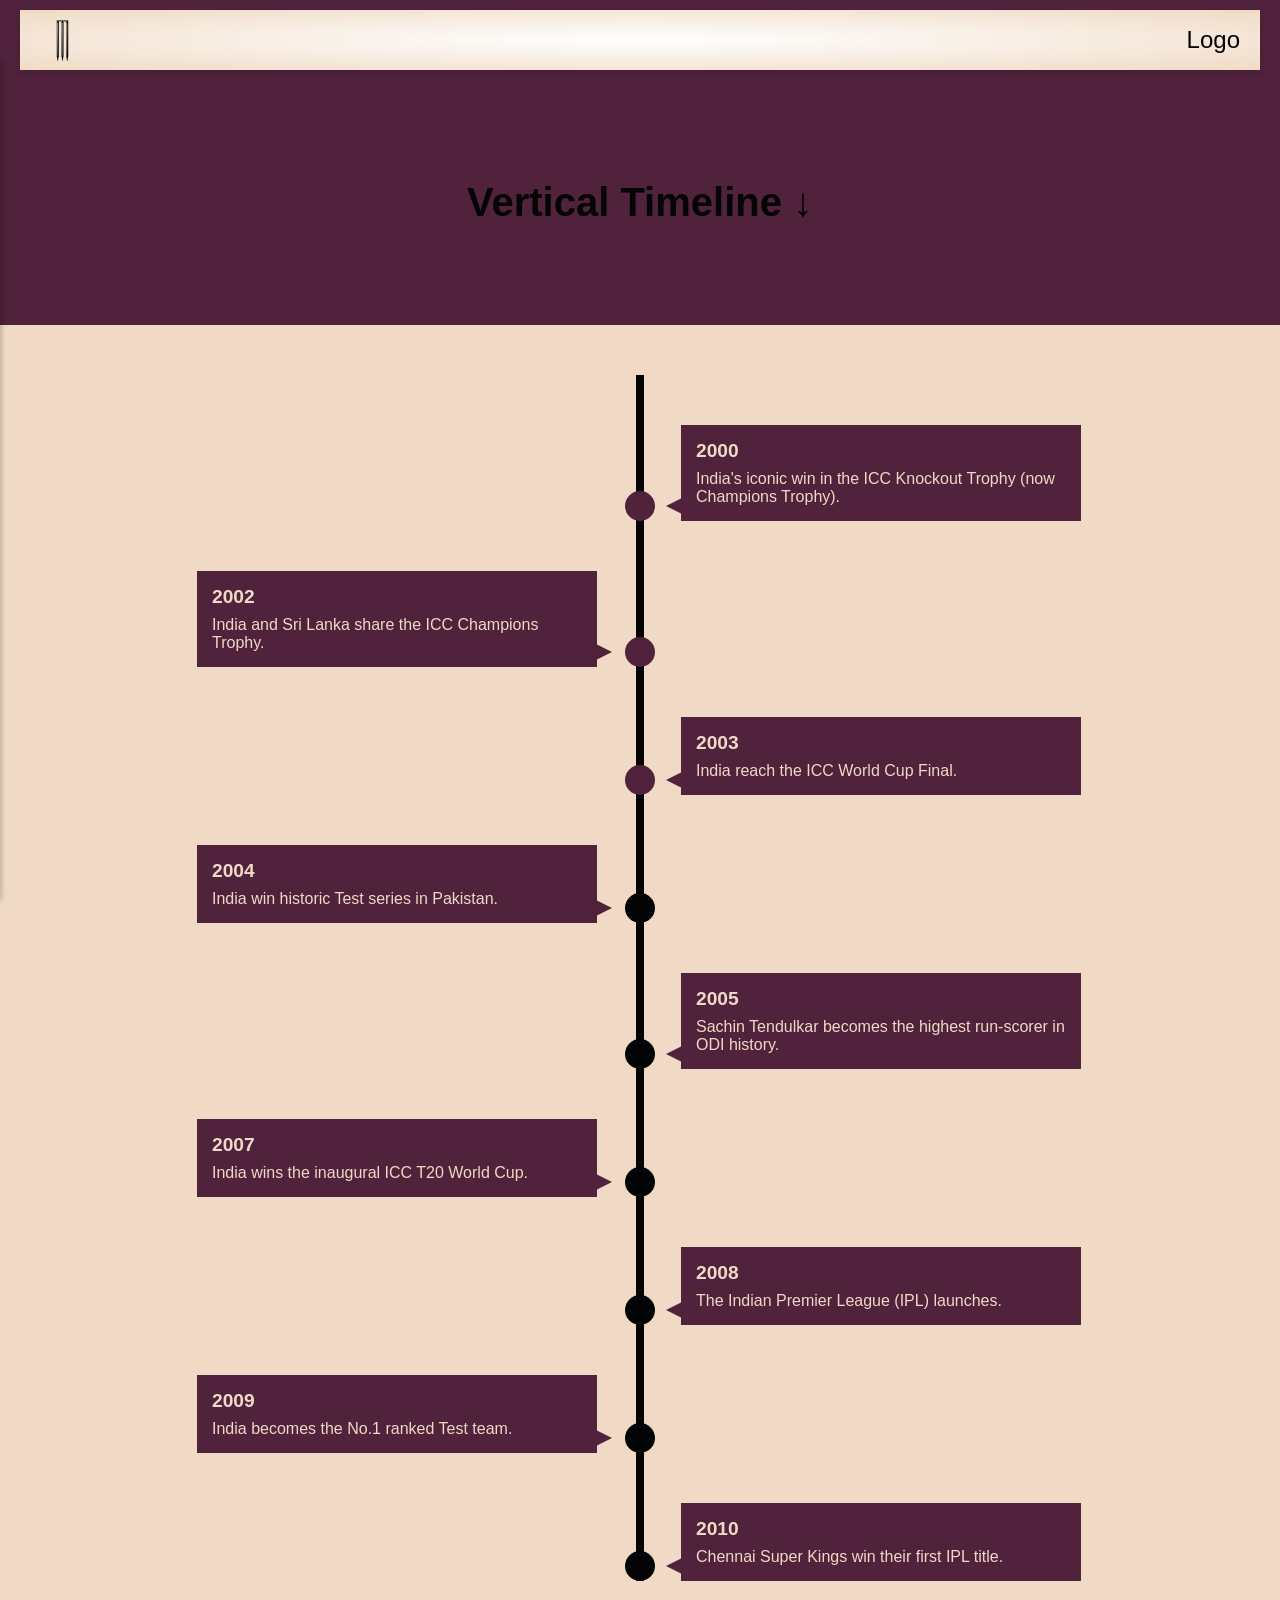
==== commit 9c531ae1: "Update index.html" ====
--- a/index.html
+++ b/index.html
@@ -2,229 +2,245 @@
 <html lang="en">
 
 <head>
-    <meta charset="UTF-8">
-    <meta name="viewport" content="width=device-width, initial-scale=1.0">
-    <title>xyz</title>
-    <link rel="stylesheet" href="css/timeline.css">
-    <link rel="stylesheet" href="css/style.css"> <!-- Link to navbar CSS -->
-    <script src="js/navbar.js" defer></script>
+  <meta charset="UTF-8">
+  <meta name="viewport" content="width=device-width, initial-scale=1.0">
+  <title>xyz</title>
+  <link rel="stylesheet" href="css/timeline.css">
+  <link rel="stylesheet" href="css/style.css"> <!-- Link to navbar CSS -->
+  <script src="js/navbar.js" defer></script>
 </head>
 
+  
 <body>
 
-    <div id="overlay" class="overlay hidden">
-        <div class="overlay-content">
-          <div id="butDiv" ><button id="closeOverlay">X</button></div>
-            
-            <h1>Team</h1>
-            <div class="team">
-              <div class="img-cont">
-                <img src="resources/images/p2.jpg" alt="Name 1">
-                <p>Player 1</p>
-            </div>
-            <div class="img-cont">
-                <img src="resources/images/p3.jpg" alt="Name 2">
-                <p>Player 2</p>
-            </div>
-            <div class="img-cont">
-                <img src="resources/images/p1.jpg" alt="Name 3">
-                <p>Player 3</p>
-            </div>
-            <div class="img-cont">
-                <img src="resources/images/p4.webp" alt="Name 4">
-                <p>Player 4</p>
-            </div>
-            <div class="img-cont">
-                <img src="resources/images/p5.webp" alt="Name 5">
-                <p>Player 5</p>
-            </div>
-            <div class="img-cont">
-                <img src="resources/images/p6.png" alt="Name 6">
-                <p>Player 6</p>
-            </div>
-            <div class="img-cont">
-                <img src="resources/images/p7.jpg" alt="Name 7">
-                <p>Player 7</p>
-            </div>
-            <div class="img-cont">
-                <img src="resources/images/p8.jpg" alt="Name 8">
-                <p>Player 8</p>
-            </div>
-            <div class="img-cont">
-                <img src="resources/images/p9.jpeg" alt="Name 9">
-                <p>Player 9</p>
-            </div>
-            <div class="img-cont">
-                <img src="resources/images/p10.jpg" alt="Name 10">
-                <p>Player 10</p>
-            </div>
-            <div class="img-cont">
-                <img src="resources/images/p11.webp" alt="Name 11">
-                <p>Player 11</p>
-            </div>
-            </div>
-            <h1>Tournaments</h1>
-            <div class="tournaments">
-              <div class="tourList">
-                <h3>Indian Premier League (IPL)</h3>
-                <p>
-                    The IPL is a professional Twenty20 cricket league in India, contested by franchise teams representing different cities. It is one of the most popular and lucrative cricket leagues globally.
-                </p>
-                <p><strong>Duration:</strong> March - May</p>
-            </div>
-            
-            <div class="tourList">
-                <h3>Ranji Trophy</h3>
-                <p>
-                    The Ranji Trophy is a domestic first-class cricket championship played in India between different regional and state cricket teams.
-                </p>
-                <p><strong>Duration:</strong> November - February</p>
-            </div>
-            
-            <div class="tourList">
-                <h3>Syed Mushtaq Ali Trophy</h3>
-                <p>
-                    A Twenty20 cricket domestic championship in India. This competition is named after the famous Indian cricketer Syed Mushtaq Ali and serves as a breeding ground for IPL and international talents.
-                </p>
-                <p><strong>Duration:</strong> January - February</p>
-            </div>
-            
-            <div class="tourList">
-                <h3>Vijay Hazare Trophy</h3>
-                <p>
-                    The Vijay Hazare Trophy is an annual limited-overs cricket domestic competition played in India. It is named after the legendary cricketer Vijay Hazare.
-                </p>
-                <p><strong>Duration:</strong> September - December</p>
-            </div>
-            
-            <div class="tourList">
-                <h3>Duleep Trophy</h3>
-                <p>
-                    The Duleep Trophy is a domestic first-class cricket competition contested between teams representing geographical zones of India. It is a great platform for players to prove their mettle.
-                </p>
-                <p><strong>Duration:</strong> September - October</p>
-            </div>
-            
-            <div class="tourList">
-                <h3>Deodhar Trophy</h3>
-                <p>
-                    The Deodhar Trophy is a one-day cricket competition in Indian domestic cricket, named after Prof. D. B. Deodhar. It is considered the “cricket supreme” cup in India.
-                </p>
-                <p><strong>Duration:</strong> February - March</p>
-            </div>
-            </div>
-        </div>
-
-    </div>
-    <div id="navbar">
-      <div class="header">
-        <!-- Menu icon on the left -->
-        <div class="navbar-toggle" id="navbar-toggle">
-          <div class="icon-bar">
-            <img
-              id="navbar-icon"
-              src="resources/images/cricket-wicket-filled-stroke-by-Vexels.svg"
-              alt="bat"
-            />
-          </div>
-        </div>
-    
-        <!-- Logo on the right -->
-        <div class="brand">
-          <a href="home.html">Logo</a>
-        </div>
-      </div>
-    
-      <!-- The sidebar menu -->
-      <div class="navbar-collapse" id="navbar-collapse">
-        <a href="login.html" id="login-link">
-          <div class="nav-elements">Login</div>
-        </a>
-        <a href="upcoming.html">
-          <div class="nav-elements">Upcoming events</div>
-        </a>
-        <div class="nav-elements">Contact</div>
-        <div class="nav-elements">Settings</div>
+  <div id="overlay" class="overlay hidden">
+    <div class="overlay-content">
+      <div id="butDiv"><button id="closeOverlay">X</button></div>
+
+      <h1>Team</h1>
+      <div class="team">
+        <div class="img-cont">
+          <img src="resources/images/p2.jpg" alt="Name 1">
+          <p>Player 1</p>
+        </div>
+        <div class="img-cont">
+          <img src="resources/images/p3.jpg" alt="Name 2">
+          <p>Player 2</p>
+        </div>
+        <div class="img-cont">
+          <img src="resources/images/p1.jpg" alt="Name 3">
+          <p>Player 3</p>
+        </div>
+        <div class="img-cont">
+          <img src="resources/images/p4.webp" alt="Name 4">
+          <p>Player 4</p>
+        </div>
+        <div class="img-cont">
+          <img src="resources/images/p5.webp" alt="Name 5">
+          <p>Player 5</p>
+        </div>
+        <div class="img-cont">
+          <img src="resources/images/p6.png" alt="Name 6">
+          <p>Player 6</p>
+        </div>
+        <div class="img-cont">
+          <img src="resources/images/p7.jpg" alt="Name 7">
+          <p>Player 7</p>
+        </div>
+        <div class="img-cont">
+          <img src="resources/images/p8.jpg" alt="Name 8">
+          <p>Player 8</p>
+        </div>
+        <div class="img-cont">
+          <img src="resources/images/p9.jpeg" alt="Name 9">
+          <p>Player 9</p>
+        </div>
+        <div class="img-cont">
+          <img src="resources/images/p10.jpg" alt="Name 10">
+          <p>Player 10</p>
+        </div>
+        <div class="img-cont">
+          <img src="resources/images/p11.webp" alt="Name 11">
+          <p>Player 11</p>
+        </div>
+      </div>
+      <h1>Tournaments</h1>
+      <div class="tournaments">
+        <div class="tourList">
+          <h3>Indian Premier League (IPL)</h3>
+          <p>
+            The IPL is a professional Twenty20 cricket league in India, contested by franchise teams representing
+            different cities. It is one of the most popular and lucrative cricket leagues globally.
+          </p>
+          <p><strong>Duration:</strong> March - May</p>
+        </div>
+
+        <div class="tourList">
+          <h3>Ranji Trophy</h3>
+          <p>
+            The Ranji Trophy is a domestic first-class cricket championship played in India between different regional
+            and state cricket teams.
+          </p>
+          <p><strong>Duration:</strong> November - February</p>
+        </div>
+
+        <div class="tourList">
+          <h3>Syed Mushtaq Ali Trophy</h3>
+          <p>
+            A Twenty20 cricket domestic championship in India. This competition is named after the famous Indian
+            cricketer Syed Mushtaq Ali and serves as a breeding ground for IPL and international talents.
+          </p>
+          <p><strong>Duration:</strong> January - February</p>
+        </div>
+
+        <div class="tourList">
+          <h3>Vijay Hazare Trophy</h3>
+          <p>
+            The Vijay Hazare Trophy is an annual limited-overs cricket domestic competition played in India. It is named
+            after the legendary cricketer Vijay Hazare.
+          </p>
+          <p><strong>Duration:</strong> September - December</p>
+        </div>
+
+        <div class="tourList">
+          <h3>Duleep Trophy</h3>
+          <p>
+            The Duleep Trophy is a domestic first-class cricket competition contested between teams representing
+            geographical zones of India. It is a great platform for players to prove their mettle.
+          </p>
+          <p><strong>Duration:</strong> September - October</p>
+        </div>
+
+        <div class="tourList">
+          <h3>Deodhar Trophy</h3>
+          <p>
+            The Deodhar Trophy is a one-day cricket competition in Indian domestic cricket, named after Prof. D. B.
+            Deodhar. It is considered the “cricket supreme” cup in India.
+          </p>
+          <p><strong>Duration:</strong> February - March</p>
+        </div>
+      </div>
+    </div>
+
+  </div>
+  <div id="navbar">
+    <div class="header">
+      <!-- Menu icon on the left -->
+      <div class="navbar-toggle" id="navbar-toggle">
+        <div class="icon-bar">
+          <img id="navbar-icon" src="resources/images/cricket-wicket-filled-stroke-by-Vexels.svg" alt="bat" />
+        </div>
+      </div>
+
+      <!-- Logo on the right -->
+      <div class="brand">
+        <a href="home.html">Logo</a>
+      </div>
+    </div>
+
+    <!-- The sidebar menu -->
+    <div class="navbar-collapse" id="navbar-collapse">
+      <a href="login.html" id="login-link">
+        <div class="nav-elements">Login</div>
+      </a>
+      <a href="upcoming.html">
+        <div class="nav-elements">Upcoming events</div>
+      </a>
+      <a href="index.html">
         <div class="nav-elements">About</div>
-        <div class="Logout hide bottom">Logout</div>
-      </div>
-    </div>
-    <section class="intro">
-        <div class="container">
-            <h1>Vertical Timeline &darr;</h1>
-        </div>
-    </section>
-
-    <section class="timeline">
-      <ul>
-        <li>
-            <div class="timeline-item">
-                <time>2000</time>
-                <p class="summary">India's iconic win in the ICC Knockout Trophy (now Champions Trophy).</p>
-                <p class="more-info" style="display: none;">India beat South Africa to win their first major ICC title in 17 years. <a href="#" id="openOverlay">Open Overlay</a></p>
-            </div>
-        </li>
-        <li>
-            <div class="timeline-item">
-                <time>2002</time>
-                <p class="summary">India and Sri Lanka share the ICC Champions Trophy.</p>
-                <p class="more-info" style="display: none;">The final match between India and Sri Lanka was washed out twice by rain, resulting in the teams sharing the trophy. <a href="#" id="openOverlay">Open Overlay</a></p>
-            </div>
-        </li>
-        <li>
-            <div class="timeline-item">
-                <time>2003</time>
-                <p class="summary">India reach the ICC World Cup Final.</p>
-                <p class="more-info" style="display: none;">India had a phenomenal World Cup campaign under Sourav Ganguly, but lost to Australia in the final. <a href="#" id="openOverlay">Open Overlay</a></p>
-            </div>
-        </li>
-        <li>
-            <div class="timeline-item">
-                <time>2004</time>
-                <p class="summary">India win historic Test series in Pakistan.</p>
-                <p class="more-info" style="display: none;">In 2004, India won their first-ever Test series in Pakistan, cementing their dominance in Asia. <a href="#" id="openOverlay">Open Overlay</a></p>
-            </div>
-        </li>
-        <li>
-            <div class="timeline-item">
-                <time>2005</time>
-                <p class="summary">Sachin Tendulkar becomes the highest run-scorer in ODI history.</p>
-                <p class="more-info" style="display: none;">In 2005, Sachin Tendulkar surpassed the previous record for the most runs in One Day Internationals. <a href="#" id="openOverlay">Open Overlay</a></p>
-            </div>
-        </li>
-        <li>
-            <div class="timeline-item">
-                <time>2007</time>
-                <p class="summary">India wins the inaugural ICC T20 World Cup.</p>
-                <p class="more-info" style="display: none;">India defeated Pakistan in a thrilling final in Johannesburg to win the first-ever ICC T20 World Cup under MS Dhoni's captaincy. <a href="#" id="openOverlay">Open Overlay</a></p>
-            </div>
-        </li>
-        <li>
-            <div class="timeline-item">
-                <time>2008</time>
-                <p class="summary">The Indian Premier League (IPL) launches.</p>
-                <p class="more-info" style="display: none;">The IPL revolutionized cricket by blending entertainment and sport, attracting top international players. <a href="#" id="openOverlay">Open Overlay</a></p>
-            </div>
-        </li>
-        <li>
-            <div class="timeline-item">
-                <time>2009</time>
-                <p class="summary">India becomes the No.1 ranked Test team.</p>
-                <p class="more-info" style="display: none;">In 2009, India rose to the top of the ICC Test rankings for the first time in their history. <a href="#" id="openOverlay">Open Overlay</a></p>
-            </div>
-        </li>
-        <li>
-            <div class="timeline-item">
-                <time>2010</time>
-                <p class="summary">Chennai Super Kings win their first IPL title.</p>
-                <p class="more-info" style="display: none;">Chennai Super Kings, led by MS Dhoni, won their first IPL title, defeating Mumbai Indians in the final. <a href="#" id="openOverlay">Open Overlay</a></p>
-            </div>
-        </li>
+      </a>
+
+      <div class="nav-elements">Contact</div>
+      <div class="nav-elements">Settings</div>
+      <div class="Logout hide bottom">Logout</div>
+    </div>
+  </div>
+  <section class="intro">
+    <div class="container">
+      <h1>Vertical Timeline &darr;</h1>
+    </div>
+  </section>
+
+  <section class="timeline">
+    <ul>
+      <li>
+        <div class="timeline-item">
+          <time>2000</time>
+          <p class="summary">India's iconic win in the ICC Knockout Trophy (now Champions Trophy).</p>
+          <p class="more-info" style="display: none;">India beat South Africa to win their first major ICC title in 17
+            years. <a href="#" id="openOverlay">Open Overlay</a></p>
+        </div>
+      </li>
+      <li>
+        <div class="timeline-item">
+          <time>2002</time>
+          <p class="summary">India and Sri Lanka share the ICC Champions Trophy.</p>
+          <p class="more-info" style="display: none;">The final match between India and Sri Lanka was washed out twice
+            by rain, resulting in the teams sharing the trophy. <a href="#" id="openOverlay">Open Overlay</a></p>
+        </div>
+      </li>
+      <li>
+        <div class="timeline-item">
+          <time>2003</time>
+          <p class="summary">India reach the ICC World Cup Final.</p>
+          <p class="more-info" style="display: none;">India had a phenomenal World Cup campaign under Sourav Ganguly,
+            but lost to Australia in the final. <a href="#" id="openOverlay">Open Overlay</a></p>
+        </div>
+      </li>
+      <li>
+        <div class="timeline-item">
+          <time>2004</time>
+          <p class="summary">India win historic Test series in Pakistan.</p>
+          <p class="more-info" style="display: none;">In 2004, India won their first-ever Test series in Pakistan,
+            cementing their dominance in Asia. <a href="#" id="openOverlay">Open Overlay</a></p>
+        </div>
+      </li>
+      <li>
+        <div class="timeline-item">
+          <time>2005</time>
+          <p class="summary">Sachin Tendulkar becomes the highest run-scorer in ODI history.</p>
+          <p class="more-info" style="display: none;">In 2005, Sachin Tendulkar surpassed the previous record for the
+            most runs in One Day Internationals. <a href="#" id="openOverlay">Open Overlay</a></p>
+        </div>
+      </li>
+      <li>
+        <div class="timeline-item">
+          <time>2007</time>
+          <p class="summary">India wins the inaugural ICC T20 World Cup.</p>
+          <p class="more-info" style="display: none;">India defeated Pakistan in a thrilling final in Johannesburg to
+            win the first-ever ICC T20 World Cup under MS Dhoni's captaincy. <a href="#" id="openOverlay">Open
+              Overlay</a></p>
+        </div>
+      </li>
+      <li>
+        <div class="timeline-item">
+          <time>2008</time>
+          <p class="summary">The Indian Premier League (IPL) launches.</p>
+          <p class="more-info" style="display: none;">The IPL revolutionized cricket by blending entertainment and
+            sport, attracting top international players. <a href="#" id="openOverlay">Open Overlay</a></p>
+        </div>
+      </li>
+      <li>
+        <div class="timeline-item">
+          <time>2009</time>
+          <p class="summary">India becomes the No.1 ranked Test team.</p>
+          <p class="more-info" style="display: none;">In 2009, India rose to the top of the ICC Test rankings for the
+            first time in their history. <a href="#" id="openOverlay">Open Overlay</a></p>
+        </div>
+      </li>
+      <li>
+        <div class="timeline-item">
+          <time>2010</time>
+          <p class="summary">Chennai Super Kings win their first IPL title.</p>
+          <p class="more-info" style="display: none;">Chennai Super Kings, led by MS Dhoni, won their first IPL title,
+            defeating Mumbai Indians in the final. <a href="#" id="openOverlay">Open Overlay</a></p>
+        </div>
+      </li>
     </ul>
-    </section>
-
-    <script type="module" src="js/timeline.js"></script>
-    <script src="js/expandTimeline.js" defer></script>
+  </section>
+
+  <script type="module" src="js/timeline.js"></script>
+  <script src="js/expandTimeline.js" defer></script>
 </body>
 
-</html>+</html>
--- a/css/timeline.css
+++ b/css/timeline.css
@@ -1,7 +1,7 @@
 :root {
-    --primary-color: #f45b69;
-    --secondary-color: #456990;
-    --tertiary-color: #fff;
+    --primary-color: #50223C; /* Primary color */
+    --secondary-color: #F0DAC5; /* Secondary color */
+    --tertiary-color: #040404;
 }
 
 *,
@@ -193,9 +193,9 @@
     }
 }
 :root {
-    --primary-color: #f45b69;
-    --secondary-color: #456990;
-    --tertiary-color: #fff;
+    --primary-color: #50223C; /* Primary color */
+    --secondary-color: #F0DAC5; /* Secondary color */
+    --tertiary-color: #040404;
 }
 
 *,
@@ -296,6 +296,9 @@
     border-style: solid;
     border-color: transparent var(--primary-color) transparent transparent;
 }
+p{
+    color: var(--secondary-color);
+}
 
 .timeline ul li:nth-child(even) div {
     left: -439px;
@@ -334,6 +337,7 @@
     font-size: 1.2rem;
     font-weight: bold;
     margin-bottom: 8px;
+    color: var(--secondary-color);
 }
 
 /* STICKY NAVBAR */
@@ -454,7 +458,7 @@
     /* Enable vertical scrolling */
     padding: 15px;
     /* Optional: Add some padding */
-    background: #f9f9f9;
+    background: var(--secondary-color);
     /* Optional: Background color */
     border: 1px solid #ddd;
     /* Optional: Border for better visibility */
@@ -467,13 +471,16 @@
     /* Space between items */
     padding: 10px;
     /* Padding for each item */
-    background: #fff;
+    background: var(--secondary-color);
     /* Background for each item */
     border: 1px solid #ccc;
     /* Border for each item */
     border-radius: 5px;
-    color: #456990;
+    color: var(--primary-color);
     /* Rounded corners for items */
+}
+.tourList p{
+    color: var(--primary-color);
 }
 
 /* EFFECTS */
@@ -564,7 +571,7 @@
         width: 100vw;
     }
     .overlay-content {
-        background: white;
+        background: var(--primary-color);
         padding: 20px;
         border-radius: 8px;
         width: 90%;
--- a/css/style.css
+++ b/css/style.css
@@ -1,7 +1,7 @@
 :root {
-    --primary-color: #f45b69; /* Primary color */
-    --secondary-color: #456990; /* Secondary color */
-    --tertiary-color: #fff;     /* White */
+    --primary-color: #50223C; /* Primary color */
+    --secondary-color: #F0DAC5; /* Secondary color */
+    --tertiary-color: #040404;     /* White */
 }
 
 body {
@@ -15,7 +15,8 @@
     display: flex;
     justify-content: space-between;
     align-items: center;
-    background-color: var(--primary-color);
+    background: radial-gradient(#ffffff, #f0dac5);
+    /* background: var(--secondary-color); */
     padding: 10px 20px;
     position: sticky;
     top: 0;
@@ -65,7 +66,7 @@
 
 .icon-bar {
     width: 100%;
-    background-color: var(--primary-color);
+    /* background-color: var(--primary-color); */
     transition: background-color 0.3s ease;
     height: 45px;
     width: 45px;
@@ -97,7 +98,7 @@
 /* Navbar elements styling */
 .nav-elements {
     padding: 15px 20px;
-    color: var(--tertiary-color);
+    color: var(--secondary-color);
     font-size: 18px;
     background-color: var(--primary-color);
     transition: background-color 0.3s, transform 0.3s ease;
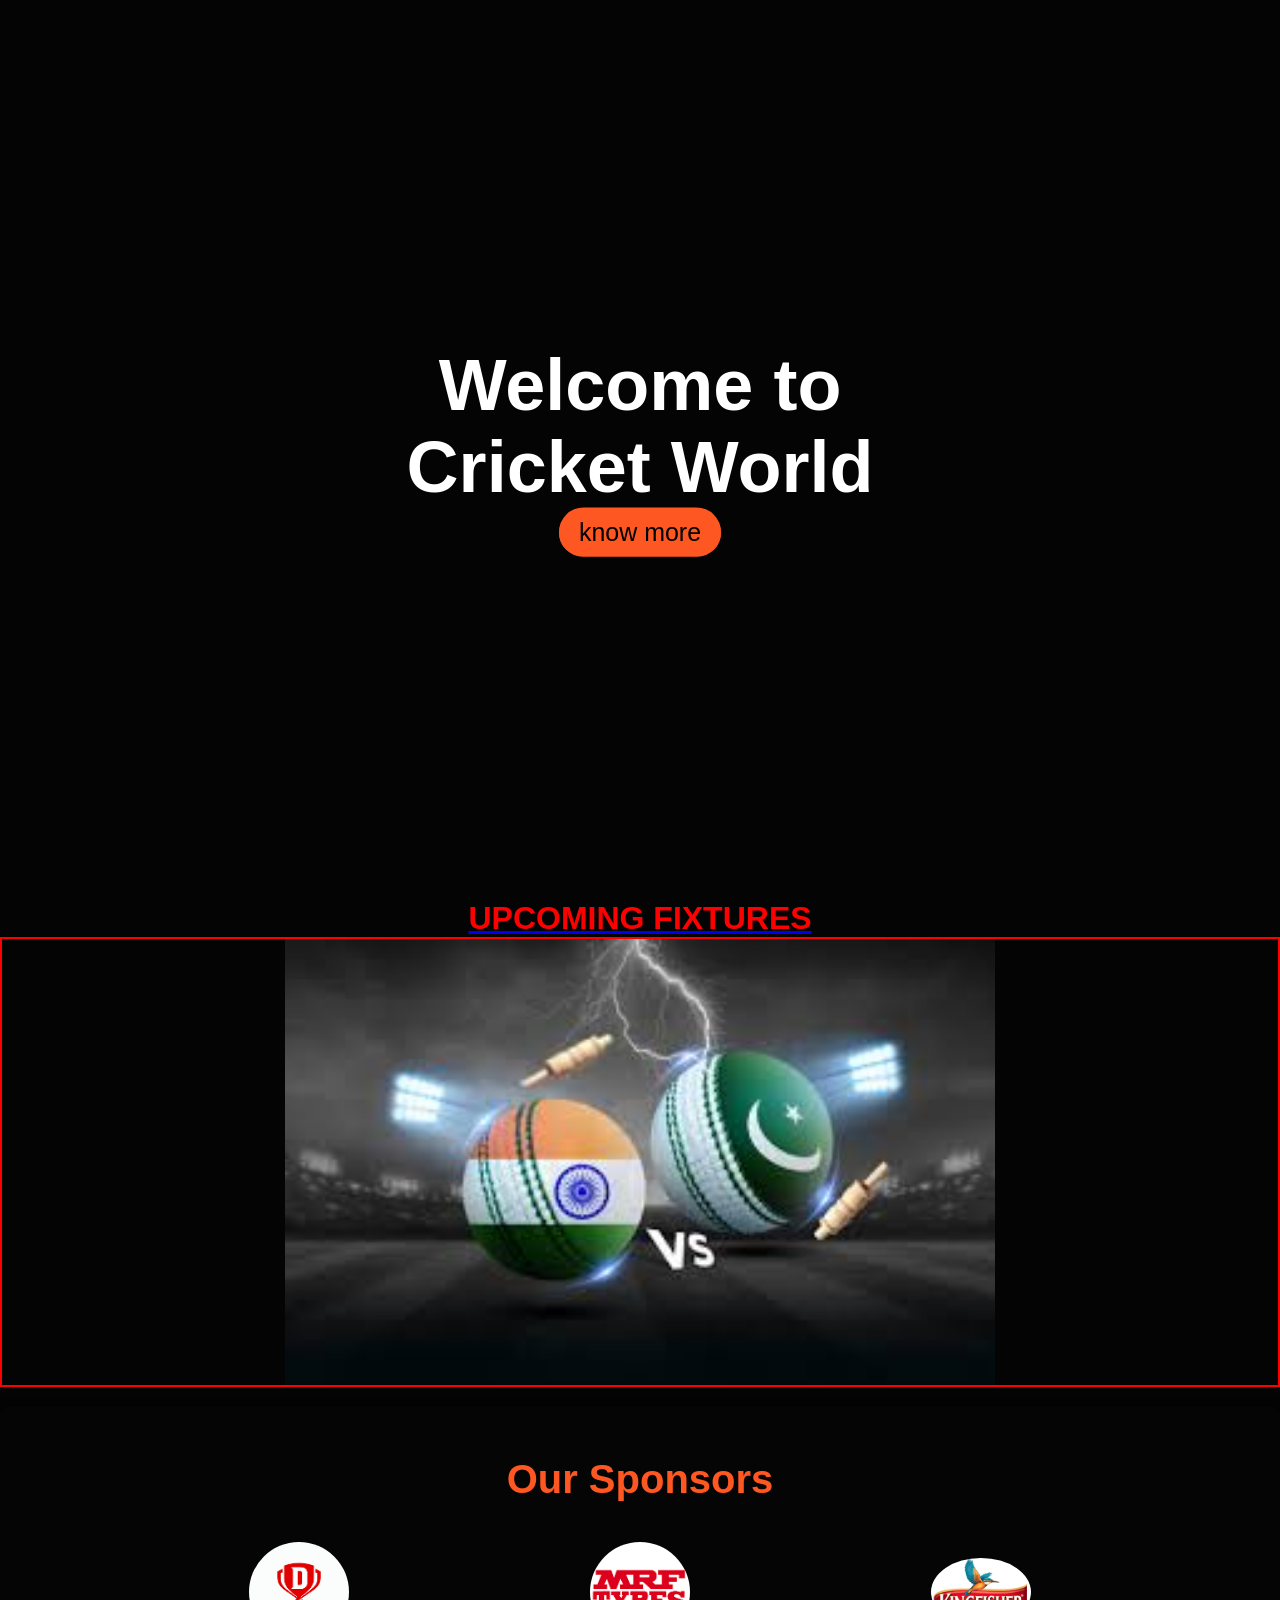
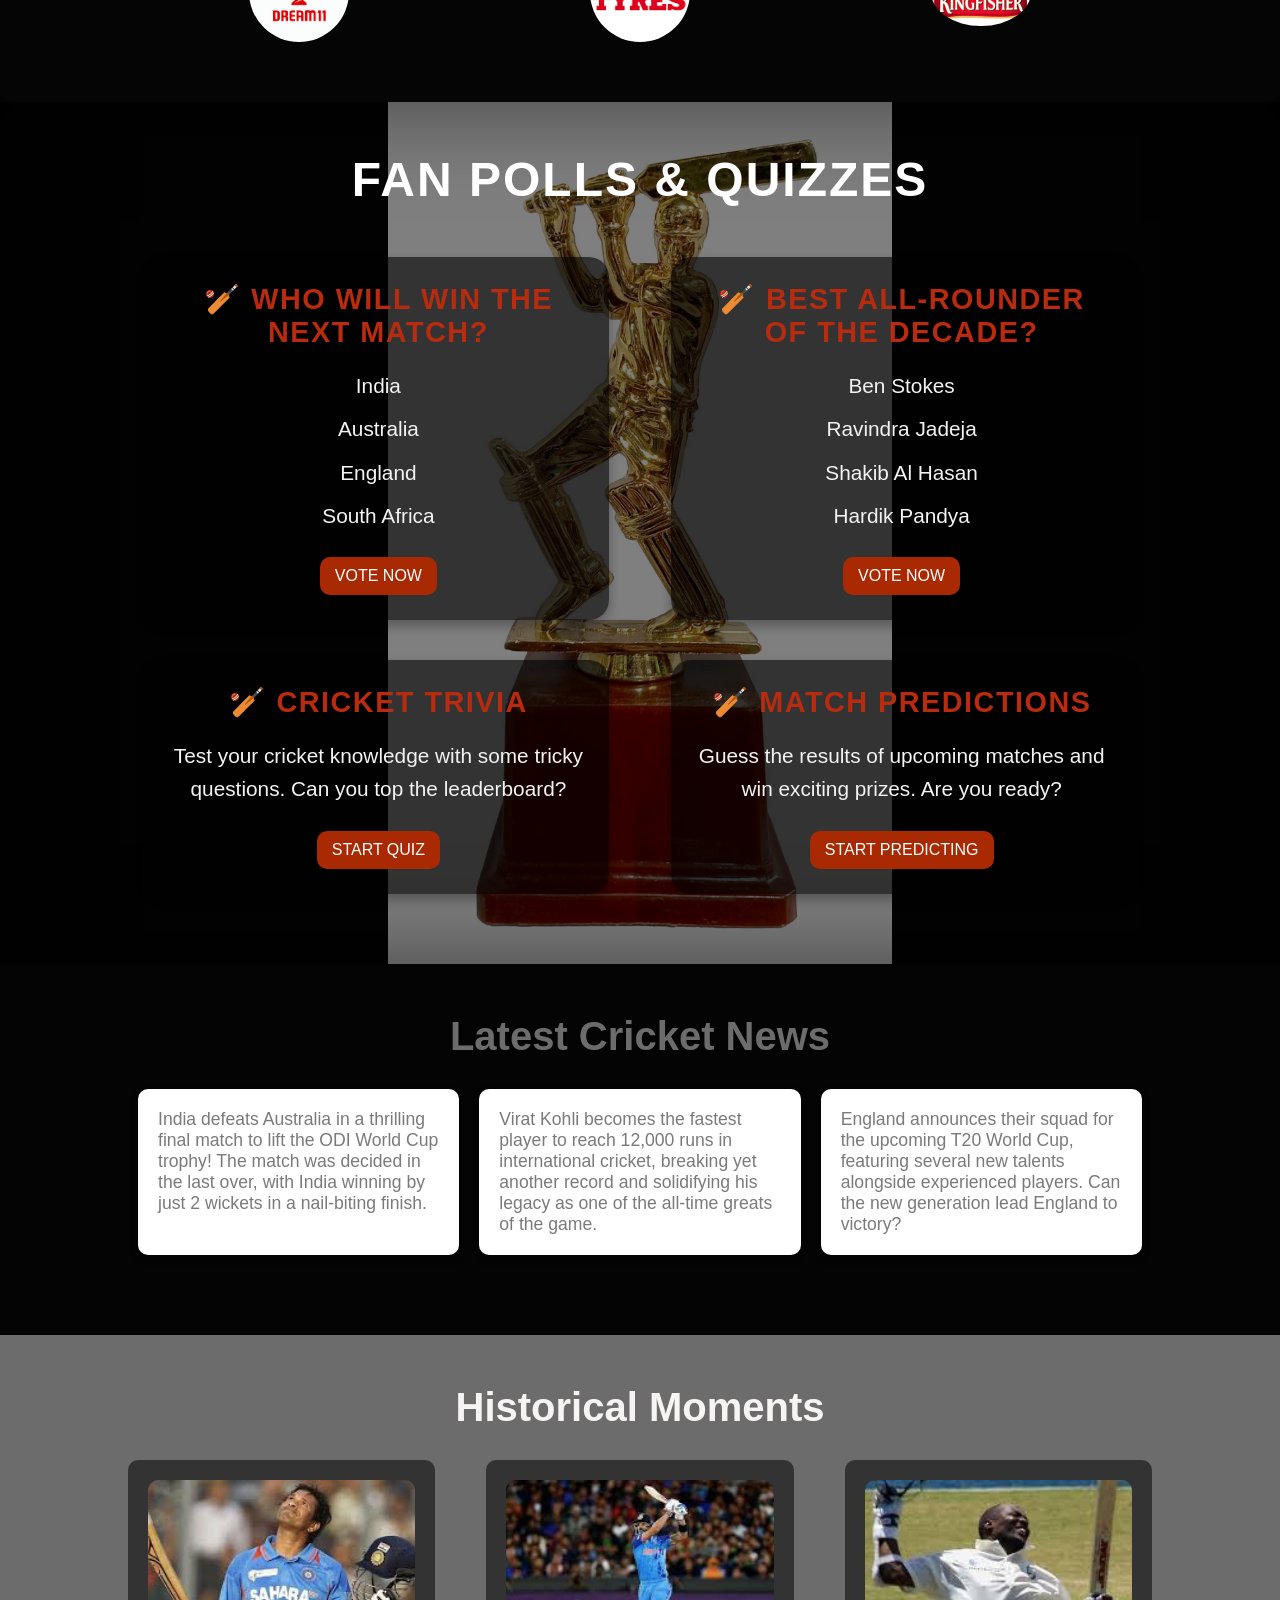
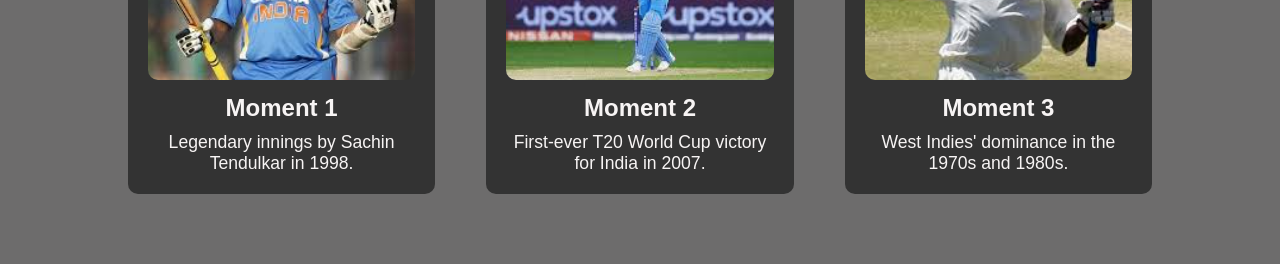
==== commit f6e00980: "Update index.html" ====
--- a/index.html
+++ b/index.html
@@ -2,245 +2,139 @@
 <html lang="en">
 
 <head>
-  <meta charset="UTF-8">
-  <meta name="viewport" content="width=device-width, initial-scale=1.0">
-  <title>xyz</title>
-  <link rel="stylesheet" href="css/timeline.css">
-  <link rel="stylesheet" href="css/style.css"> <!-- Link to navbar CSS -->
-  <script src="js/navbar.js" defer></script>
+    <meta charset="UTF-8">
+    <meta http-equiv="X-UA-Compatible" content="IE=edge">
+    <meta name="viewport" content="width=device-width, initial-scale=1.0">
+    <title>Document</title>
+    <link rel="stylesheet" href="css/home.css">
 </head>
 
-  
 <body>
-
-  <div id="overlay" class="overlay hidden">
-    <div class="overlay-content">
-      <div id="butDiv"><button id="closeOverlay">X</button></div>
-
-      <h1>Team</h1>
-      <div class="team">
-        <div class="img-cont">
-          <img src="resources/images/p2.jpg" alt="Name 1">
-          <p>Player 1</p>
+    <!-- Hero Section with Video -->
+    <div class="hero">
+        <video autoplay muted loop>
+            <source src="resources/images/hero1.mp4" type="video/mp4">
+            Your browser does not support the video tag.
+        </video>
+        <div class="hero-content">
+            <h1>Welcome to Cricket World</h1>
+            <a href="about.html"><button class="km">know more</button></a>
+            
+            
         </div>
-        <div class="img-cont">
-          <img src="resources/images/p3.jpg" alt="Name 2">
-          <p>Player 2</p>
-        </div>
-        <div class="img-cont">
-          <img src="resources/images/p1.jpg" alt="Name 3">
-          <p>Player 3</p>
-        </div>
-        <div class="img-cont">
-          <img src="resources/images/p4.webp" alt="Name 4">
-          <p>Player 4</p>
-        </div>
-        <div class="img-cont">
-          <img src="resources/images/p5.webp" alt="Name 5">
-          <p>Player 5</p>
-        </div>
-        <div class="img-cont">
-          <img src="resources/images/p6.png" alt="Name 6">
-          <p>Player 6</p>
-        </div>
-        <div class="img-cont">
-          <img src="resources/images/p7.jpg" alt="Name 7">
-          <p>Player 7</p>
-        </div>
-        <div class="img-cont">
-          <img src="resources/images/p8.jpg" alt="Name 8">
-          <p>Player 8</p>
-        </div>
-        <div class="img-cont">
-          <img src="resources/images/p9.jpeg" alt="Name 9">
-          <p>Player 9</p>
-        </div>
-        <div class="img-cont">
-          <img src="resources/images/p10.jpg" alt="Name 10">
-          <p>Player 10</p>
-        </div>
-        <div class="img-cont">
-          <img src="resources/images/p11.webp" alt="Name 11">
-          <p>Player 11</p>
-        </div>
-      </div>
-      <h1>Tournaments</h1>
-      <div class="tournaments">
-        <div class="tourList">
-          <h3>Indian Premier League (IPL)</h3>
-          <p>
-            The IPL is a professional Twenty20 cricket league in India, contested by franchise teams representing
-            different cities. It is one of the most popular and lucrative cricket leagues globally.
-          </p>
-          <p><strong>Duration:</strong> March - May</p>
-        </div>
-
-        <div class="tourList">
-          <h3>Ranji Trophy</h3>
-          <p>
-            The Ranji Trophy is a domestic first-class cricket championship played in India between different regional
-            and state cricket teams.
-          </p>
-          <p><strong>Duration:</strong> November - February</p>
-        </div>
-
-        <div class="tourList">
-          <h3>Syed Mushtaq Ali Trophy</h3>
-          <p>
-            A Twenty20 cricket domestic championship in India. This competition is named after the famous Indian
-            cricketer Syed Mushtaq Ali and serves as a breeding ground for IPL and international talents.
-          </p>
-          <p><strong>Duration:</strong> January - February</p>
-        </div>
-
-        <div class="tourList">
-          <h3>Vijay Hazare Trophy</h3>
-          <p>
-            The Vijay Hazare Trophy is an annual limited-overs cricket domestic competition played in India. It is named
-            after the legendary cricketer Vijay Hazare.
-          </p>
-          <p><strong>Duration:</strong> September - December</p>
-        </div>
-
-        <div class="tourList">
-          <h3>Duleep Trophy</h3>
-          <p>
-            The Duleep Trophy is a domestic first-class cricket competition contested between teams representing
-            geographical zones of India. It is a great platform for players to prove their mettle.
-          </p>
-          <p><strong>Duration:</strong> September - October</p>
-        </div>
-
-        <div class="tourList">
-          <h3>Deodhar Trophy</h3>
-          <p>
-            The Deodhar Trophy is a one-day cricket competition in Indian domestic cricket, named after Prof. D. B.
-            Deodhar. It is considered the “cricket supreme” cup in India.
-          </p>
-          <p><strong>Duration:</strong> February - March</p>
-        </div>
-      </div>
     </div>
 
-  </div>
-  <div id="navbar">
-    <div class="header">
-      <!-- Menu icon on the left -->
-      <div class="navbar-toggle" id="navbar-toggle">
-        <div class="icon-bar">
-          <img id="navbar-icon" src="resources/images/cricket-wicket-filled-stroke-by-Vexels.svg" alt="bat" />
+    <!-- Upcoming Features & Fixtures -->
+    <a href="upcoming.html">
+        <div class="h">
+
+            <h1>UPCOMING FIXTURES</h1>
+            <div class="image-container">
+                <div class="img-cont">
+                    <img src="resources/images/15.jpeg" alt="Image 1" />
+                </div>
+                <div class="img-cont">
+                    <img src="resources/images/17.jpeg" alt="Image 2" />
+                </div>
+                <div class="img-cont">
+                    <img src="resources/images/18.jpeg" alt="Image 3" />
+                </div>
+            </div>
         </div>
-      </div>
+    </a>
 
-      <!-- Logo on the right -->
-      <div class="brand">
-        <a href="home.html">Logo</a>
-      </div>
-    </div>
+    <!-- Sponsors Section -->
+    <section class="sponsors">
+        <h2>Our Sponsors</h2>
+        <div class="sponsor-logos">
+            <img src="resources/images/1.png" alt="Sponsor 1">
+            <img src="resources/images/11.png" alt="Sponsor 2">
+            <img src="resources/images/3.png" alt="Sponsor 3">
 
-    <!-- The sidebar menu -->
-    <div class="navbar-collapse" id="navbar-collapse">
-      <a href="login.html" id="login-link">
-        <div class="nav-elements">Login</div>
-      </a>
-      <a href="upcoming.html">
-        <div class="nav-elements">Upcoming events</div>
-      </a>
-      <a href="index.html">
-        <div class="nav-elements">About</div>
-      </a>
+        </div>
+    </section>
 
-      <div class="nav-elements">Contact</div>
-      <div class="nav-elements">Settings</div>
-      <div class="Logout hide bottom">Logout</div>
-    </div>
-  </div>
-  <section class="intro">
-    <div class="container">
-      <h1>Vertical Timeline &darr;</h1>
-    </div>
-  </section>
+    <!-- Fan Polls & Quizzes Section -->
+    <section class="fan-polls">
 
-  <section class="timeline">
-    <ul>
-      <li>
-        <div class="timeline-item">
-          <time>2000</time>
-          <p class="summary">India's iconic win in the ICC Knockout Trophy (now Champions Trophy).</p>
-          <p class="more-info" style="display: none;">India beat South Africa to win their first major ICC title in 17
-            years. <a href="#" id="openOverlay">Open Overlay</a></p>
+        <h2>Fan Polls & Quizzes</h2>
+        <div class="polls">
+            <div class="poll">
+                <h3>Who will win the next match?</h3>
+                <p>India</p>
+                <p>Australia</p>
+                <p>England</p>
+                <p>South Africa</p>
+                <div class="leaderboard">Vote Now</div>
+            </div>
+            <div class="poll">
+                <h3>Best All-Rounder of the Decade?</h3>
+                <p>Ben Stokes</p>
+                <p>Ravindra Jadeja</p>
+                <p>Shakib Al Hasan</p>
+                <p>Hardik Pandya</p>
+                <div class="leaderboard">Vote Now</div>
+            </div>
         </div>
-      </li>
-      <li>
-        <div class="timeline-item">
-          <time>2002</time>
-          <p class="summary">India and Sri Lanka share the ICC Champions Trophy.</p>
-          <p class="more-info" style="display: none;">The final match between India and Sri Lanka was washed out twice
-            by rain, resulting in the teams sharing the trophy. <a href="#" id="openOverlay">Open Overlay</a></p>
+        <div class="quizzes">
+            <div class="quiz">
+                <h3>Cricket Trivia</h3>
+                <p>Test your cricket knowledge with some tricky questions. Can you top the leaderboard?</p>
+                <div class="leaderboard">Start Quiz</div>
+            </div>
+            <div class="quiz">
+                <h3>Match Predictions</h3>
+                <p>Guess the results of upcoming matches and win exciting prizes. Are you ready?</p>
+                <div class="leaderboard">Start Predicting</div>
+            </div>
         </div>
-      </li>
-      <li>
-        <div class="timeline-item">
-          <time>2003</time>
-          <p class="summary">India reach the ICC World Cup Final.</p>
-          <p class="more-info" style="display: none;">India had a phenomenal World Cup campaign under Sourav Ganguly,
-            but lost to Australia in the final. <a href="#" id="openOverlay">Open Overlay</a></p>
+    </section>
+
+    <!-- News Updates Section -->
+    <section class="news-updates">
+        <h2>Latest Cricket News</h2>
+        <div class="news-container">
+            <div class="news-card">
+                <p>India defeats Australia in a thrilling final match to lift the ODI World Cup trophy! The match was
+                    decided in the last over, with India winning by just 2 wickets in a nail-biting finish.</p>
+            </div>
+            <div class="news-card">
+                <p>Virat Kohli becomes the fastest player to reach 12,000 runs in international cricket, breaking yet
+                    another record and solidifying his legacy as one of the all-time greats of the game.</p>
+            </div>
+            <div class="news-card">
+                <p>England announces their squad for the upcoming T20 World Cup, featuring several new talents alongside
+                    experienced players. Can the new generation lead England to victory?</p>
+            </div>
         </div>
-      </li>
-      <li>
-        <div class="timeline-item">
-          <time>2004</time>
-          <p class="summary">India win historic Test series in Pakistan.</p>
-          <p class="more-info" style="display: none;">In 2004, India won their first-ever Test series in Pakistan,
-            cementing their dominance in Asia. <a href="#" id="openOverlay">Open Overlay</a></p>
+    </section>
+
+
+    <!-- Interactive Historical Moments Section -->
+    <section class="historical-moments">
+        <h2>Historical Moments</h2>
+        <div class="moments-gallery">
+            <div class="moment"
+                onclick="showMomentInfo('Sachin Tendulkar\'s innings in 1998 is considered one of the greatest in cricket history.')">
+                <img src="resources/images/7.jpeg" alt="Sachin Tendulkar 1998">
+                <h3>Moment 1</h3>
+                <p>Legendary innings by Sachin Tendulkar in 1998.</p>
+            </div>
+            <div class="moment"
+                onclick="showMomentInfo('India\'s victory in the 2007 T20 World Cup brought new excitement to the cricketing world.')">
+                <img src="resources/images/5.png" alt="India T20 World Cup 2007">
+                <h3>Moment 2</h3>
+                <p>First-ever T20 World Cup victory for India in 2007.</p>
+            </div>
+            <div class="moment"
+                onclick="showMomentInfo('The West Indies dominated international cricket during the 1970s and 1980s.')">
+                <img src="resources/images/9.jpeg" alt="West Indies Dominance 1970s">
+                <h3>Moment 3</h3>
+                <p>West Indies' dominance in the 1970s and 1980s.</p>
+            </div>
         </div>
-      </li>
-      <li>
-        <div class="timeline-item">
-          <time>2005</time>
-          <p class="summary">Sachin Tendulkar becomes the highest run-scorer in ODI history.</p>
-          <p class="more-info" style="display: none;">In 2005, Sachin Tendulkar surpassed the previous record for the
-            most runs in One Day Internationals. <a href="#" id="openOverlay">Open Overlay</a></p>
-        </div>
-      </li>
-      <li>
-        <div class="timeline-item">
-          <time>2007</time>
-          <p class="summary">India wins the inaugural ICC T20 World Cup.</p>
-          <p class="more-info" style="display: none;">India defeated Pakistan in a thrilling final in Johannesburg to
-            win the first-ever ICC T20 World Cup under MS Dhoni's captaincy. <a href="#" id="openOverlay">Open
-              Overlay</a></p>
-        </div>
-      </li>
-      <li>
-        <div class="timeline-item">
-          <time>2008</time>
-          <p class="summary">The Indian Premier League (IPL) launches.</p>
-          <p class="more-info" style="display: none;">The IPL revolutionized cricket by blending entertainment and
-            sport, attracting top international players. <a href="#" id="openOverlay">Open Overlay</a></p>
-        </div>
-      </li>
-      <li>
-        <div class="timeline-item">
-          <time>2009</time>
-          <p class="summary">India becomes the No.1 ranked Test team.</p>
-          <p class="more-info" style="display: none;">In 2009, India rose to the top of the ICC Test rankings for the
-            first time in their history. <a href="#" id="openOverlay">Open Overlay</a></p>
-        </div>
-      </li>
-      <li>
-        <div class="timeline-item">
-          <time>2010</time>
-          <p class="summary">Chennai Super Kings win their first IPL title.</p>
-          <p class="more-info" style="display: none;">Chennai Super Kings, led by MS Dhoni, won their first IPL title,
-            defeating Mumbai Indians in the final. <a href="#" id="openOverlay">Open Overlay</a></p>
-        </div>
-      </li>
-    </ul>
-  </section>
-
-  <script type="module" src="js/timeline.js"></script>
-  <script src="js/expandTimeline.js" defer></script>
+    </section>
+    <script src="js/home.js"></script>
 </body>
 
 </html>
--- a/css/home.css
+++ b/css/home.css
@@ -0,0 +1,707 @@
+:root {
+    --primary-color: #ff5722;
+    --secondary-color: rgb(109, 108, 108);
+    --background-color: #040404;
+}
+
+* {
+    margin: 0;
+    padding: 0;
+    box-sizing: border-box;
+}
+
+body {
+    font-family: 'Poppins', sans-serif;
+    background-color: var(--background-color);
+    color: var(--secondary-color);
+}
+
+/* Hero Banner Section */
+/* Hero Banner Section */
+.hero {
+position: relative;
+width: 100%;
+height: 100vh;
+overflow: hidden;
+}
+
+.hero video {
+position: absolute;
+top: 0;
+left: 0;
+width: 100%;
+height: 100%;
+object-fit: cover;
+z-index: 1;
+opacity: 0.4;
+}
+
+.hero-content {
+position: absolute;
+top: 50%;
+left: 50%;
+transform: translate(-50%, -50%);
+text-align: center;
+color: white;
+z-index: 1;
+}
+
+.hero-content h1 {
+font-size: 4rem;
+font-weight: 600;
+}
+
+.hero-content p {
+font-size: 1.5rem;
+margin-bottom: 20px;
+}
+
+.hero-content a {
+padding: 12px 30px;
+background-color: var(--primary-color);
+color: white;
+text-decoration: none;
+border-radius: 5px;
+font-size: 1.2rem;
+}
+
+.hero-content a:hover {
+background-color: #e64a19;
+}
+
+/* Media Queries for Responsiveness */
+
+/* Large devices (desktops, 1200px and above) */
+@media (min-width: 1200px) {
+.hero-content h1 {
+font-size: 4.5rem;
+}
+
+.hero-content p {
+font-size: 1.8rem;
+}
+
+.hero-content a {
+font-size: 1.3rem;
+}
+}
+
+/* Medium devices (tablets, 768px - 1199px) */
+@media (min-width: 768px) and (max-width: 1199px) {
+.hero {
+height: 80vh;
+}
+
+.hero-content h1 {
+font-size: 3.5rem;
+}
+
+.hero-content p {
+font-size: 1.3rem;
+}
+
+.hero-content a {
+font-size: 1.1rem;
+}
+}
+
+/* Small devices (phones, 480px - 767px) */
+@media (min-width: 480px) and (max-width: 767px) {
+.hero {
+height: 70vh;
+}
+
+.hero-content h1 {
+font-size: 2.8rem;
+}
+
+.hero-content p {
+font-size: 1.2rem;
+}
+
+.hero-content a {
+font-size: 1rem;
+padding: 10px 25px;
+}
+}
+
+/* Extra small devices (phones below 480px) */
+@media (max-width: 479px) {
+.hero {
+height: 60vh;
+}
+
+.hero-content h1 {
+font-size: 2rem;
+}
+
+.hero-content p {
+font-size: 1rem;
+}
+
+.hero-content a {
+font-size: 0.9rem;
+padding: 8px 20px;
+}
+}
+
+/* Section Hover Animation */
+section:hover {
+transform: scale(1.02);
+transition: transform 0.3s ease-in-out;
+}
+.h h1{
+color: red;
+display: flex;
+justify-content: center;
+align-items: center;
+}
+
+.image-container {
+position: relative;
+width: 100%;
+height: 50vh;
+overflow: hidden;
+display: flex;
+
+justify-content: center;
+align-items: center;
+margin-bottom: 20px;
+}
+
+.image-container  h1{
+position: absolute;
+top: 0;
+z-index: 4000;
+}
+.km{
+    padding: 10px 20px;
+    font-size: larger;
+    border: none;
+    border-radius: 50px;
+    background-color: var(--primary-color);
+}
+.hero-content a{
+    padding-inline:0px ;
+    border-radius: 50px;
+}
+
+.img-cont {
+border: 2PX SOLID red;
+position: absolute;
+top: 0;
+left: 0;
+width: 100%;
+height: 100%;
+z-index: 1; /* Make sure the image is above the blurred background */
+}
+
+
+.img-cont img {
+border-radius: 30px;
+
+bottom: 0px;
+width: 100%;
+height: 100%;
+object-fit: contain; /* Ensures the image fits the container and maintains aspect ratio */
+position: absolute;
+z-index: 2; /* Display image above the blurred background */
+}
+
+/* Add blurred background image */
+.img-cont::before {
+content: '';
+position: absolute;
+
+bottom: 0;
+left: 0;
+width: 100%;
+height: 100%;
+background-size: cover;
+background-position: center;
+filter: blur(15px); /* Apply blur effect to the background */
+z-index: 0; /* Make sure this is behind the main image */
+opacity: 0.7; /* Slightly fade the blurred background */
+}
+
+/* Assign specific background images to each div */
+.img-cont:nth-child(1)::before {
+background-image: url('15.jpeg');
+}
+
+.img-cont:nth-child(2)::before {
+background-image: url('17.jpeg');
+}
+
+.img-cont:nth-child(3)::before {
+background-image: url('18.jpeg');
+}
+
+
+/* Ensure images cycle with display */
+@keyframes cycleImages {
+0% {
+display: block;
+}
+33% {
+display: none;
+}
+66% {
+display: none;
+}
+100% {
+display: block;
+}
+}
+
+.image-container .img-cont:nth-child(1) {
+animation: cycleImages 9s infinite;
+}
+
+.image-container .img-cont:nth-child(2) {
+animation: cycleImages 9s infinite;
+animation-delay: 3s;
+}
+
+.image-container .img-cont:nth-child(3) {
+animation: cycleImages 9s infinite;
+animation-delay: 6s;
+}
+
+/* Media Queries */
+@media screen and (max-width: 1024px) {
+/* Adjust container height on medium devices */
+.image-container {
+height: 35vh;
+}
+
+/* Adjust button size */
+.book-now-btn {
+font-size: 1rem;
+padding: 10px 20px;
+}
+}
+
+@media screen and (max-width: 768px) {
+/* Adjust container height on tablets */
+.image-container {
+height: 30vh;
+}
+
+/* Smaller button for smaller screens */
+.book-now-btn {
+font-size: 0.9rem;
+padding: 8px 16px;
+}
+}
+
+@media screen and (max-width: 480px) {
+/* Adjust container height on mobile devices */
+.image-container {
+height: 25vh;
+}
+
+/* Further reduce button size for smaller devices */
+.book-now-btn {
+font-size: 0.8rem;
+padding: 6px 12px;
+}
+}
+
+.sponsors {
+background-color: rgb(5, 5, 5);
+padding: 50px 10%;
+text-align: center;
+position: relative;
+overflow: hidden;
+border-radius: 10px;
+box-shadow: 0 4px 15px rgba(0, 0, 0, 0.2);
+background-image: url('cricket-pitch-bg.jpg'); /* Cricket-themed background */
+background-size: cover;
+background-position: center;
+}
+
+.sponsors h2 {
+font-size: 2.5rem;
+margin-bottom: 30px;
+color: #ff5722; /* Cricket ball color */
+position: relative;
+z-index: 1;
+}
+
+/* Sponsor Logos */
+.sponsor-logos {
+display: flex;
+justify-content: space-around;
+align-items: center;
+position: relative;
+z-index: 1;
+}
+
+.sponsor-logos img {
+max-width: 120px;
+padding: 10px;
+transition: transform 0.3s ease-in-out, box-shadow 0.3s ease-in-out;
+/* filter: drop-shadow(0 0 10px rgba(0, 0, 0, 0.2)); */
+border-radius: 50%; /* Cricket-ball-like effect */
+}
+
+/* Hover effect for logos */
+.sponsor-logos img:hover {
+transform: scale(1.2) rotate(360deg); 
+box-shadow: 0 0 15px rgba(255, 87, 34, 0.8);
+}
+
+/* Add animation to continuously rotate the logos */
+@keyframes spin {
+0% {
+transform: rotate(0deg);
+}
+100% {
+transform: rotate(360deg);
+}
+}
+
+
+/* Cricket-themed background animation */
+.sponsors::before {
+content: '';
+position: absolute;
+top: 0;
+left: 0;
+width: 100%;
+height: 100%;
+background: rgba(255, 87, 34, 0.2); /* Subtle cricket-ball-like overlay */
+z-index: 0;
+mix-blend-mode: overlay; /* Adds a soft blending effect */
+animation: cricket-theme-bg 8s ease-in-out infinite alternate;
+}
+
+@keyframes cricket-theme-bg {
+0% {
+background-position: 0% 0%;
+}
+100% {
+background-position: 100% 100%;
+}
+}
+
+/* Add cricket-themed bats to section corners */
+.sponsors::after {
+content: '';
+position: absolute;
+width: 50px;
+height: 50px;
+background: url('cricket-bat-icon.png') no-repeat center center;
+background-size: contain;
+top: 10px;
+left: 10px;
+animation: cricket-bat-move 5s ease-in-out infinite alternate;
+}
+
+@keyframes cricket-bat-move {
+0% {
+transform: translateY(0px) rotate(0deg);
+}
+100% {
+transform: translateY(20px) rotate(10deg);
+}
+}
+
+/* Fan Polls & Quizzes Section */
+.fan-polls {
+    padding: 50px 10%;
+    background: url('c3.jpg') center center / cover no-repeat;
+    background-size: contain;
+
+
+    color: white;
+    text-align: center;
+    position: relative;
+    overflow: hidden;
+    box-shadow: inset 0 0 100px rgba(0, 0, 0, 0.5);
+    /* Add subtle shadows for depth */
+    /* object-fit: contain; */
+}
+
+.fan-polls:before {
+    content: '';
+    position: absolute;
+    top: 0;
+    left: 0;
+    width: 100%;
+    height: 100%;
+    background: rgba(0, 0, 0, 0.5);
+    /* Overlay to make text stand out on the background */
+}
+
+.fan-polls h2 {
+    font-size: 3rem;
+    margin-bottom: 30px;
+    position: relative;
+    z-index: 1;
+    font-weight: 700;
+    text-transform: uppercase;
+    letter-spacing: 2px;
+}
+
+.polls,
+.quizzes {
+    display: flex;
+    justify-content: space-between;
+    position: relative;
+    z-index: 1;
+}
+
+.poll,
+.quiz {
+    background-color: rgba(0, 0, 0, 0.6);
+    /* Cricket-field green with slight transparency */
+    padding: 25px;
+    margin: 20px;
+    border-radius: 20px;
+    box-shadow: 0 6px 12px rgba(0, 0, 0, 0.3);
+    width: 45%;
+    position: relative;
+    transition: transform 0.3s ease-in-out, box-shadow 0.3s ease-in-out;
+}
+
+.poll:hover,
+.quiz:hover {
+    transform: scale(1.05);
+    /* Hover effect to make it pop */
+    box-shadow: 0 8px 16px rgba(0, 0, 0, 0.5);
+}
+
+.poll h3,
+.quiz h3 {
+    font-size: 1.8rem;
+    margin-bottom: 20px;
+    font-weight: bold;
+    color: #b92b0f;
+    /* Bright yellow reminiscent of cricket jerseys */
+    text-transform: uppercase;
+    letter-spacing: 1.5px;
+}
+
+.poll p,
+.quiz p {
+    font-size: 1.3rem;
+    margin-bottom: 10px;
+    color: #f3f3f3;
+    line-height: 1.6;
+}
+
+.poll .leaderboard,
+.quiz .leaderboard {
+    background-color: #a82902;
+    /* Use the primary accent color for buttons */
+    padding: 10px 15px;
+    color: white;
+    text-transform: uppercase;
+    border-radius: 10px;
+    cursor: pointer;
+    margin-top: 15px;
+    display: inline-block;
+    transition: background-color 0.3s ease-in-out;
+}
+
+.poll .leaderboard:hover,
+.quiz .leaderboard:hover {
+    background-color: #e64a19;
+    /* Darken button on hover */
+}
+
+/* Add cricket-related icons */
+.poll h3:before,
+.quiz h3:before {
+    content: '🏏';
+    margin-right: 10px;
+}
+
+/* Responsive Design */
+@media screen and (max-width: 768px) {
+
+    .polls,
+    .quizzes {
+        flex-direction: column;
+        align-items: center;
+    }
+
+    .poll,
+    .quiz {
+        width: 100%;
+        margin: 15px 0;
+    }
+}
+
+
+/* News Updates Section */
+.news-updates {
+padding: 50px 10%;
+}
+
+.news-updates h2 {
+font-size: 2.5rem;
+margin-bottom: 30px;
+text-align: center;
+}
+
+.news-container {
+display: flex;
+justify-content: space-between;
+flex-wrap: wrap;
+position: relative;
+}
+
+.news-card {
+background-color: white;
+width: 30%;
+margin-bottom: 30px;
+border-radius: 10px;
+box-shadow: 0 4px 8px rgba(0, 0, 0, 0.2);
+padding: 20px;
+overflow: hidden;
+position: relative;
+transition: transform 0.3s ease, opacity 0.3s ease;
+cursor: pointer;
+z-index: 1;
+opacity: 1;
+}
+
+.news-card:hover {
+transform: scale(1.05);
+opacity: 0.8;
+z-index: 2;
+box-shadow: 0 6px 12px rgba(0, 0, 0, 0.5);
+}
+
+.news-card p {
+font-size: 1.1rem;
+opacity: 0.9;
+transition: font-size 0.3s ease;
+}
+
+.news-card:hover p {
+font-size: 1.2rem;
+}
+
+.news-container .news-card {
+flex-grow: 1;
+flex-basis: calc(33.333% - 20px);
+margin: 0 10px 30px;
+}
+
+/* Media queries for responsiveness */
+@media screen and (max-width: 1024px) {
+/* For tablets and smaller laptops */
+.news-card {
+width: 45%;
+}
+}
+
+@media screen and (max-width: 768px) {
+/* For small tablets and larger mobile screens */
+.news-container .news-card {
+flex-basis: 48%;
+/* Adjust to two columns */
+}
+.news-updates h2 {
+font-size: 2rem;
+}
+}
+
+@media screen and (max-width: 480px) {
+/* For mobile devices */
+.news-container .news-card {
+flex-basis: 100%;
+margin: 0 0 30px;
+/* Full width for single-column layout */
+}
+.news-updates h2 {
+font-size: 1.8rem;
+}
+.news-card p {
+font-size: 1rem;
+}
+}
+
+
+/* Interactive Historical Moments Section */
+.historical-moments {
+    padding: 50px 10%;
+    background-color: var(--secondary-color);
+    color: rgb(247, 244, 244);
+    text-align: center;
+}
+
+.historical-moments h2 {
+    font-size: 2.5rem;
+    margin-bottom: 30px;
+}
+
+.moments-gallery {
+    display: flex;
+    justify-content: space-between;
+    flex-wrap: wrap;
+}
+
+.moment {
+    width: 30%;
+    margin-bottom: 20px;
+    background-color: #333;
+    padding: 20px;
+    border-radius: 10px;
+    cursor: pointer;
+    transition: transform 0.3s ease-in-out;
+}
+
+.moment:hover {
+    transform: translateY(-10px);
+}
+
+.moment img {
+    width: 100%;
+    height: 200px;
+    /* Ensures uniform height */
+    object-fit: cover;
+    /* Ensures images are not distorted */
+    border-radius: 10px;
+    margin-bottom: 10px;
+}
+
+.moment h3 {
+    font-size: 1.5rem;
+    margin-bottom: 10px;
+}
+
+.moment p {
+    font-size: 1.1rem;
+}
+
+/* Responsive Design */
+@media screen and (max-width: 768px) {
+
+    .fixtures,
+    .sponsors,
+    .fan-polls,
+    .news-updates,
+    .historical-moments {
+        padding: 20px 5%;
+    }
+
+    .fan-polls .polls,
+    .fan-polls .quizzes {
+        flex-direction: column;
+    }
+
+    .news-container,
+    .moments-gallery {
+        flex-direction: column;
+    }
+
+    .news-card,
+    .moment {
+        width: 100%;
+    }
+}
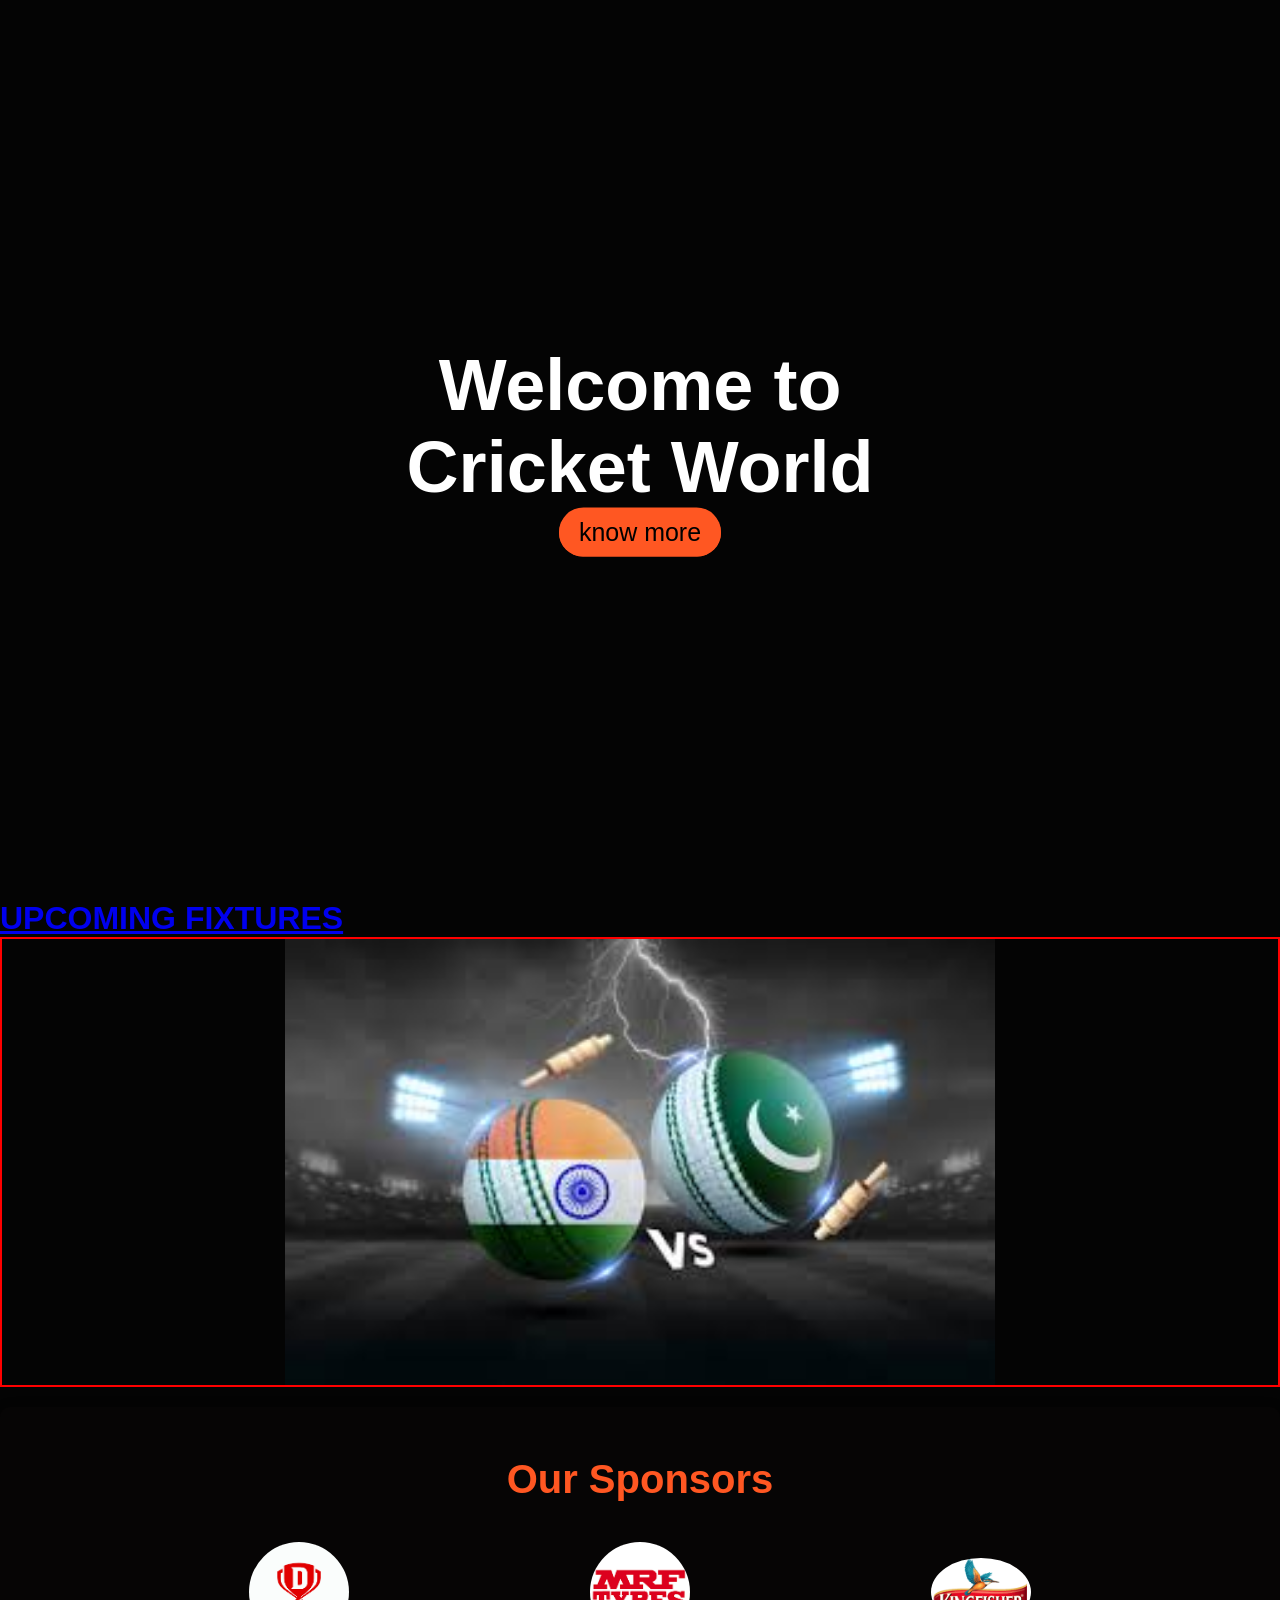
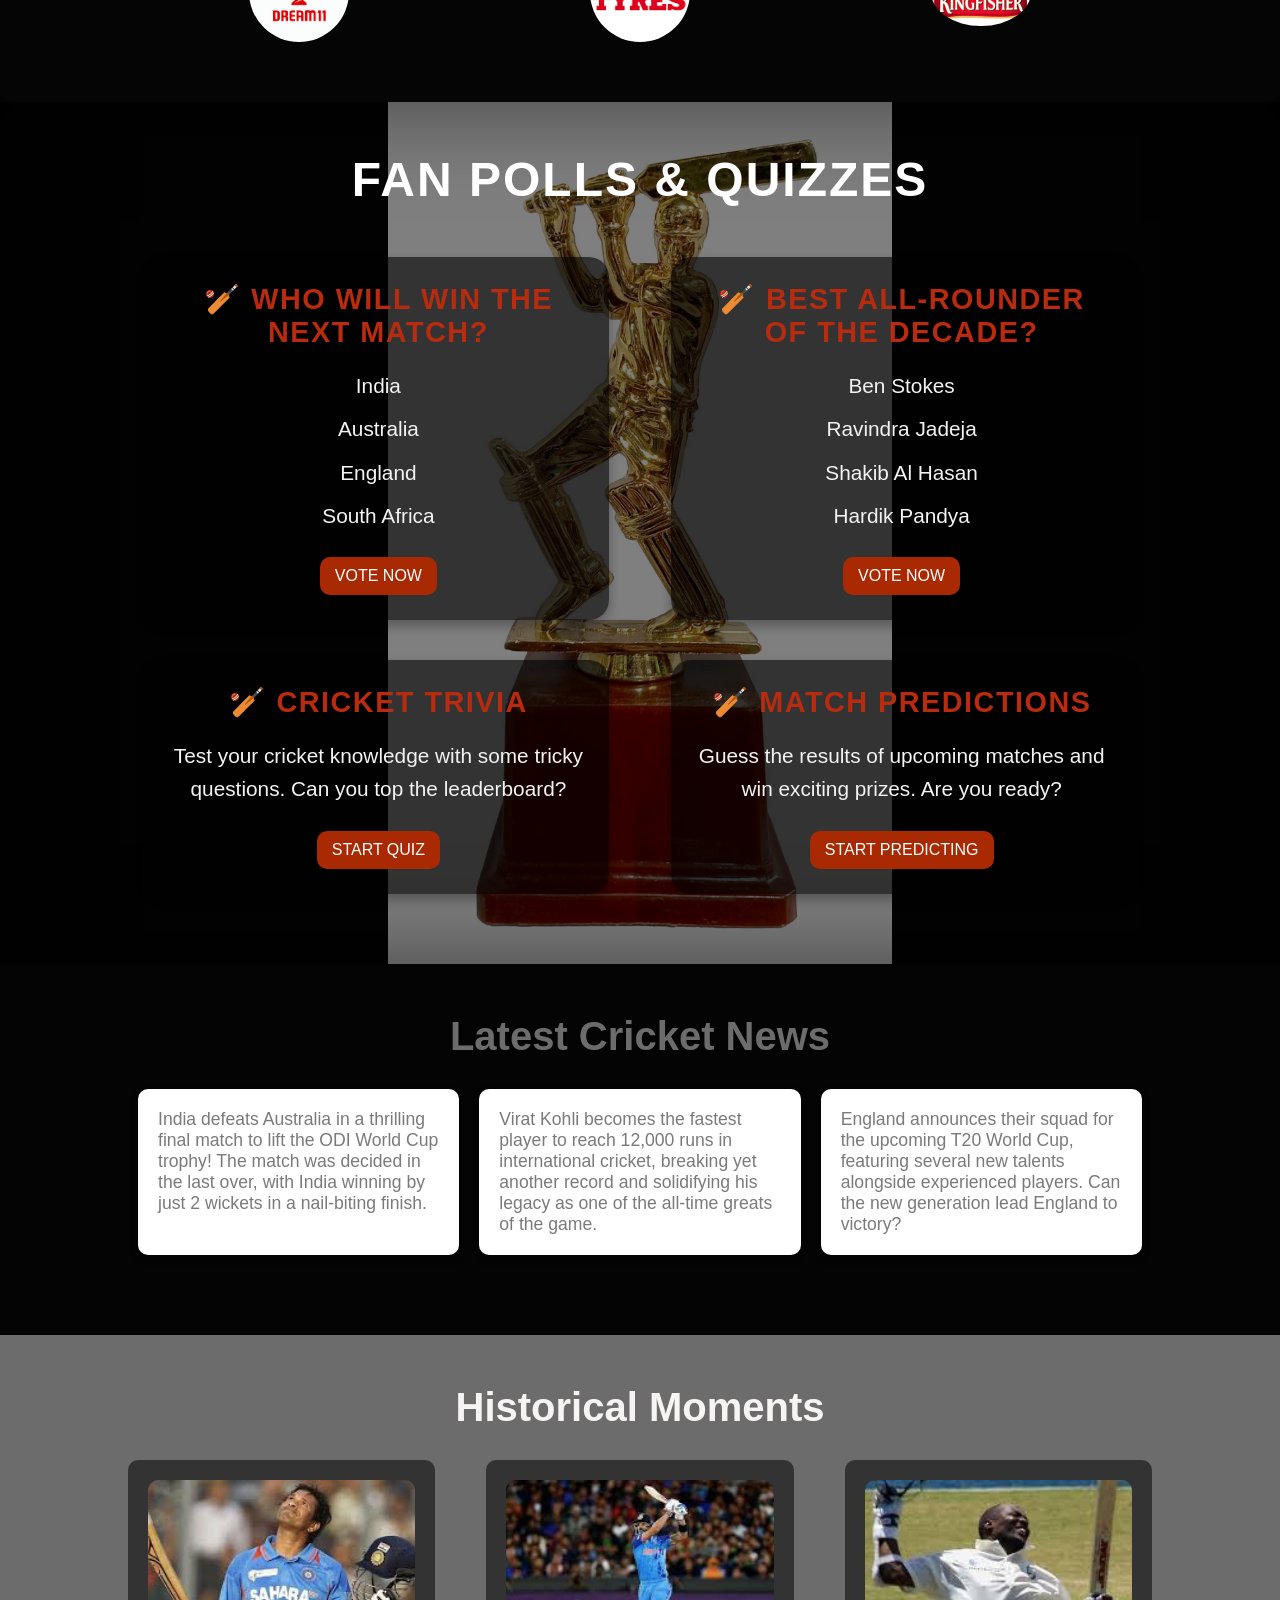
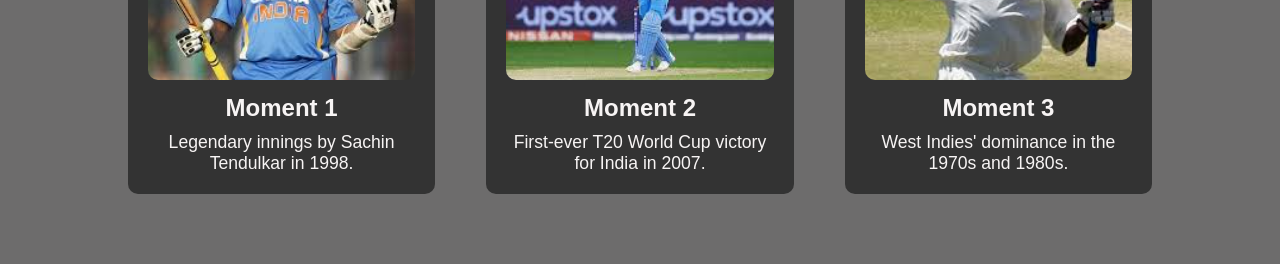
==== commit ac3f249f: "Update index.html" ====
--- a/index.html
+++ b/index.html
@@ -25,19 +25,22 @@
     </div>
 
     <!-- Upcoming Features & Fixtures -->
+    <a href="upcoming.html"><h1 class="change-white">UPCOMING FIXTURES</h1></a>
     <a href="upcoming.html">
+        
+        
         <div class="h">
 
-            <h1>UPCOMING FIXTURES</h1>
+            
             <div class="image-container">
                 <div class="img-cont">
-                    <img src="resources/images/15.jpeg" alt="Image 1" />
+                    <img src="../resources/images/15.jpeg" alt="Image 1" />
                 </div>
                 <div class="img-cont">
-                    <img src="resources/images/17.jpeg" alt="Image 2" />
+                    <img src="../resources/images/17.jpeg" alt="Image 2" />
                 </div>
                 <div class="img-cont">
-                    <img src="resources/images/18.jpeg" alt="Image 3" />
+                    <img src="../resources/images/18.jpeg" alt="Image 3" />
                 </div>
             </div>
         </div>
@@ -138,3 +141,4 @@
 </body>
 
 </html>
+
